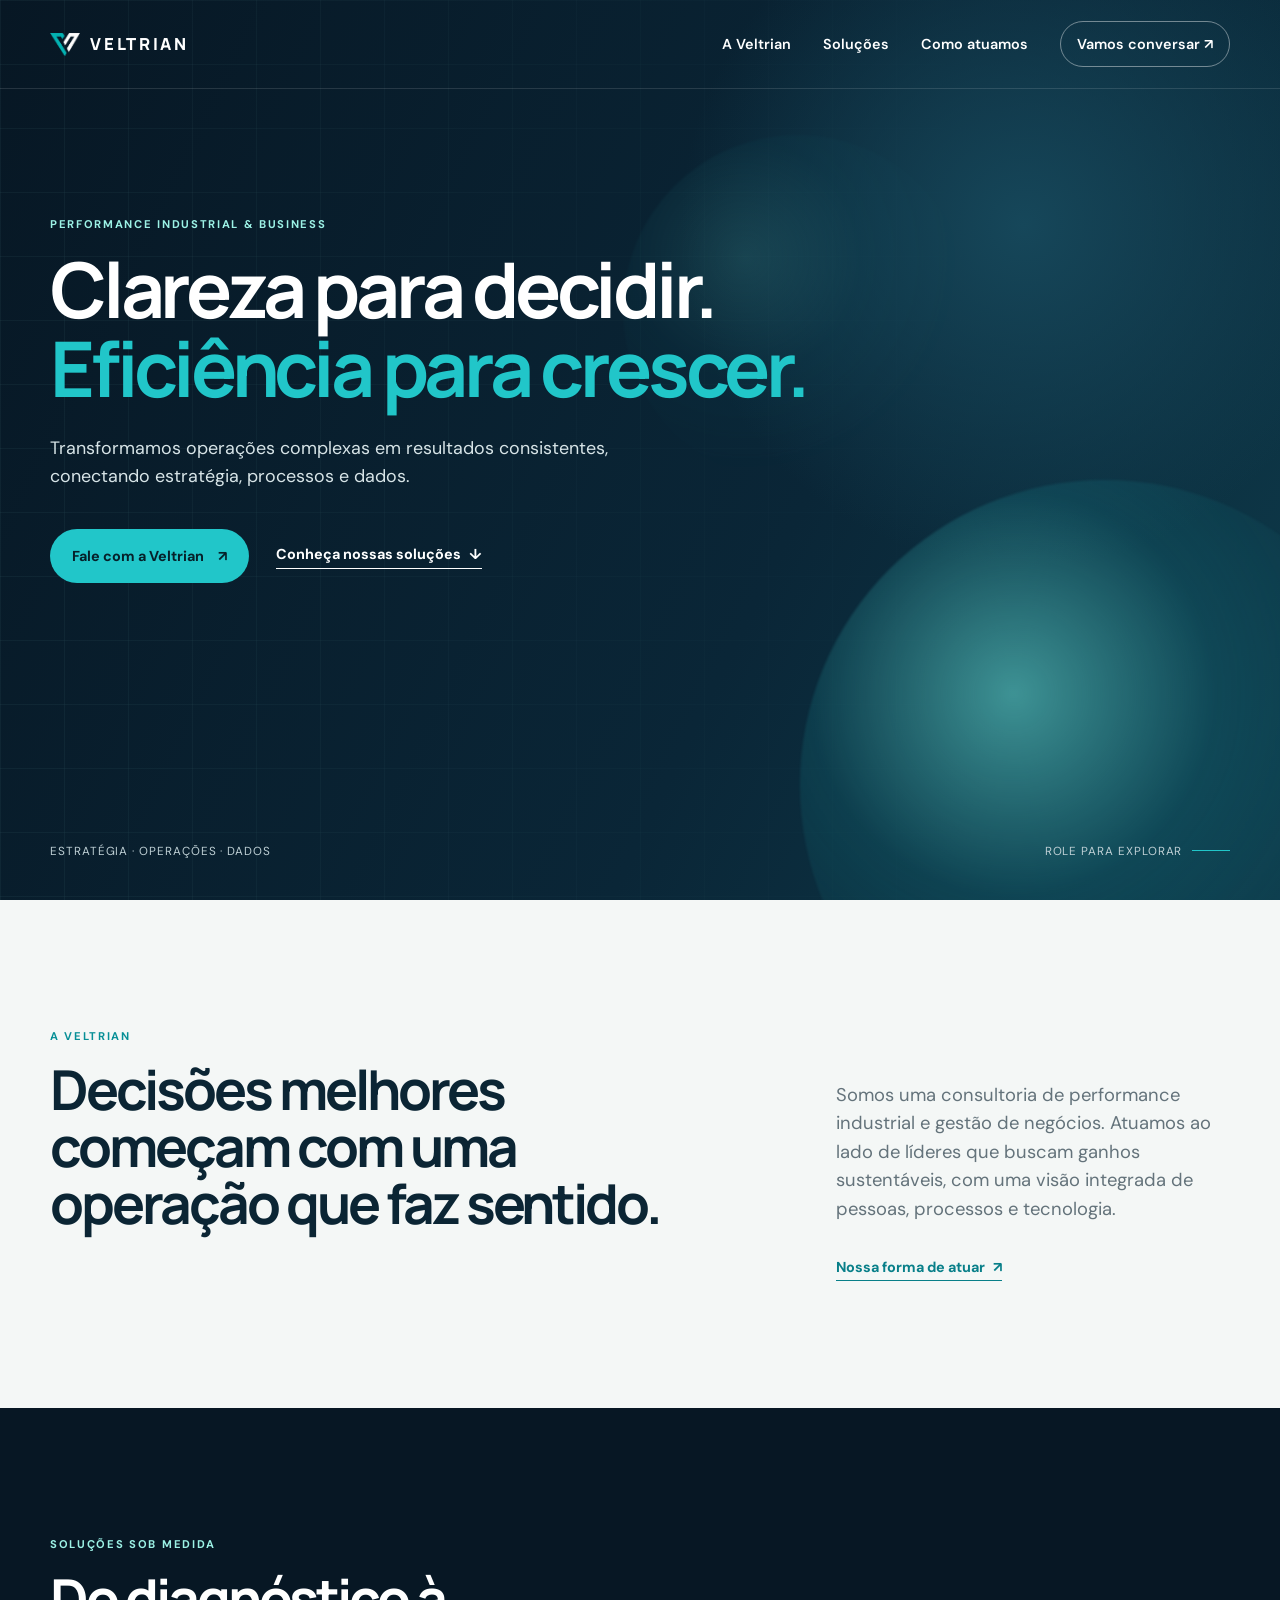
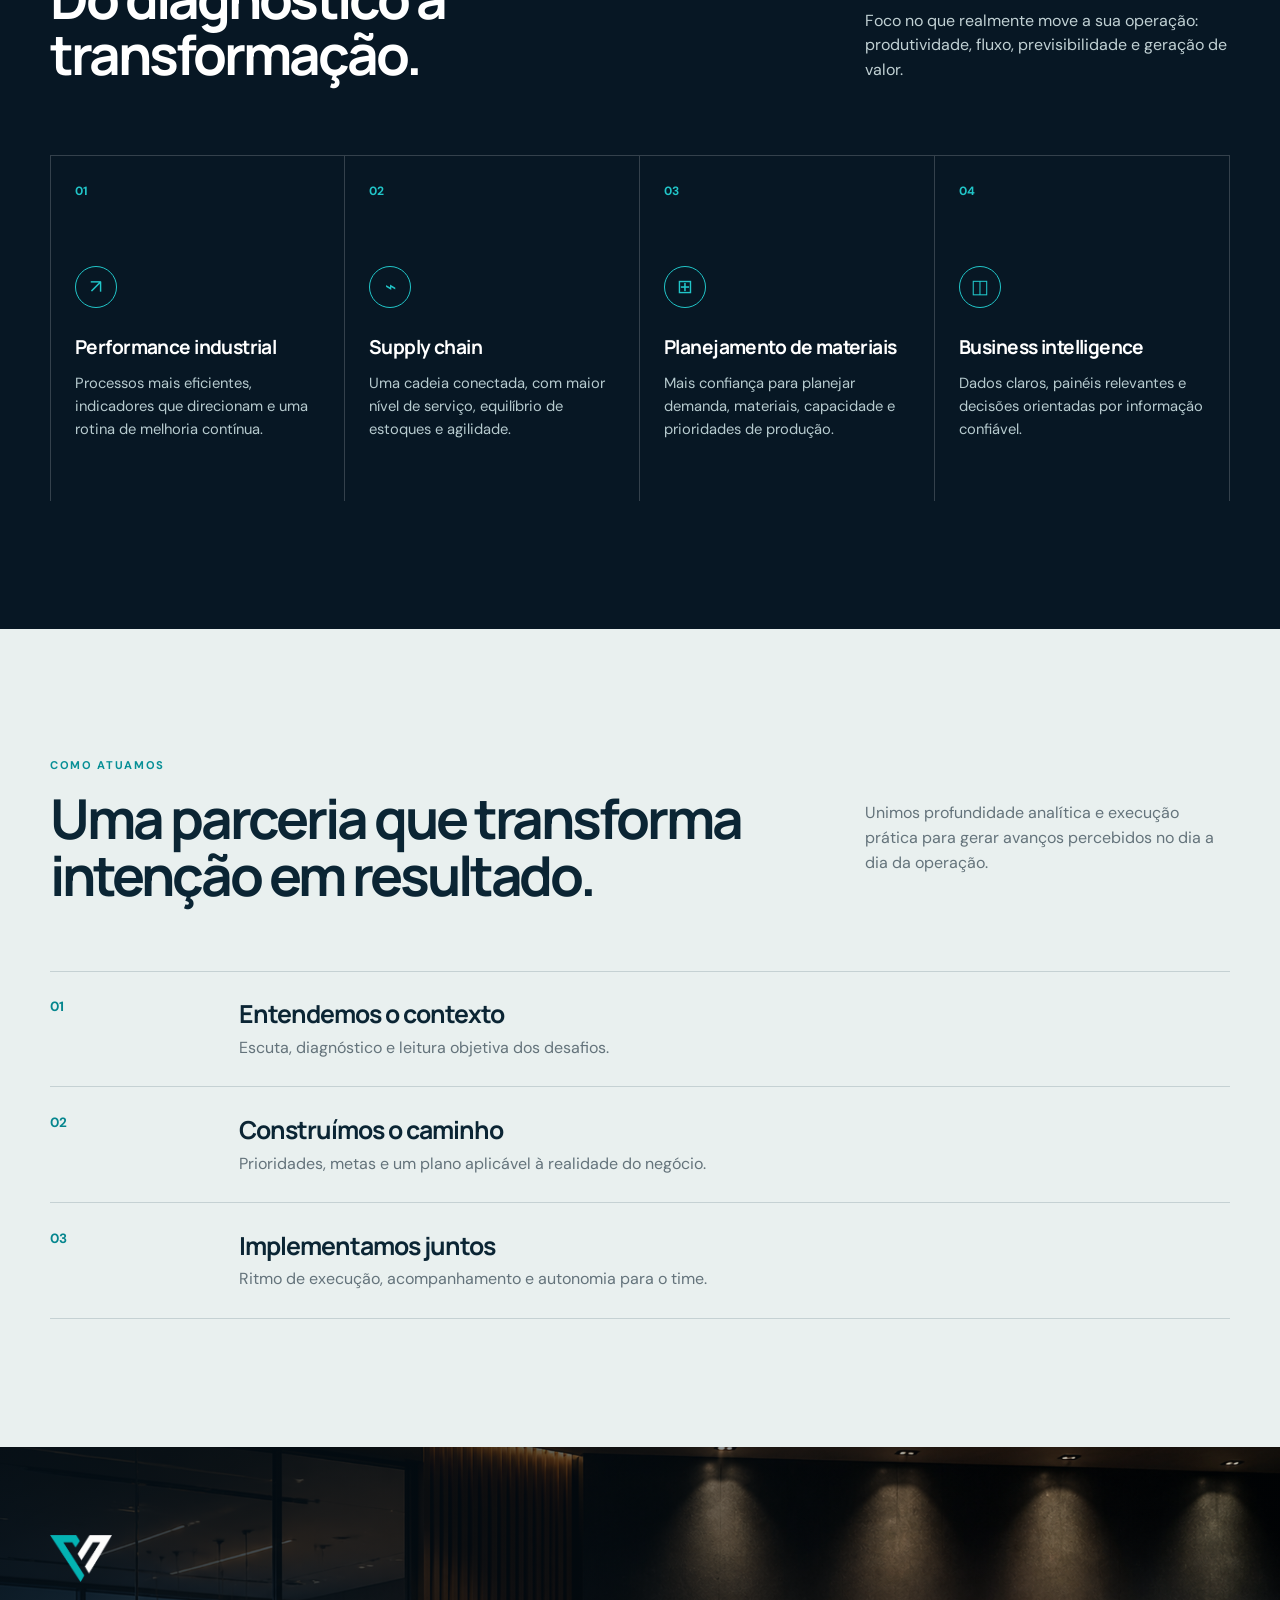
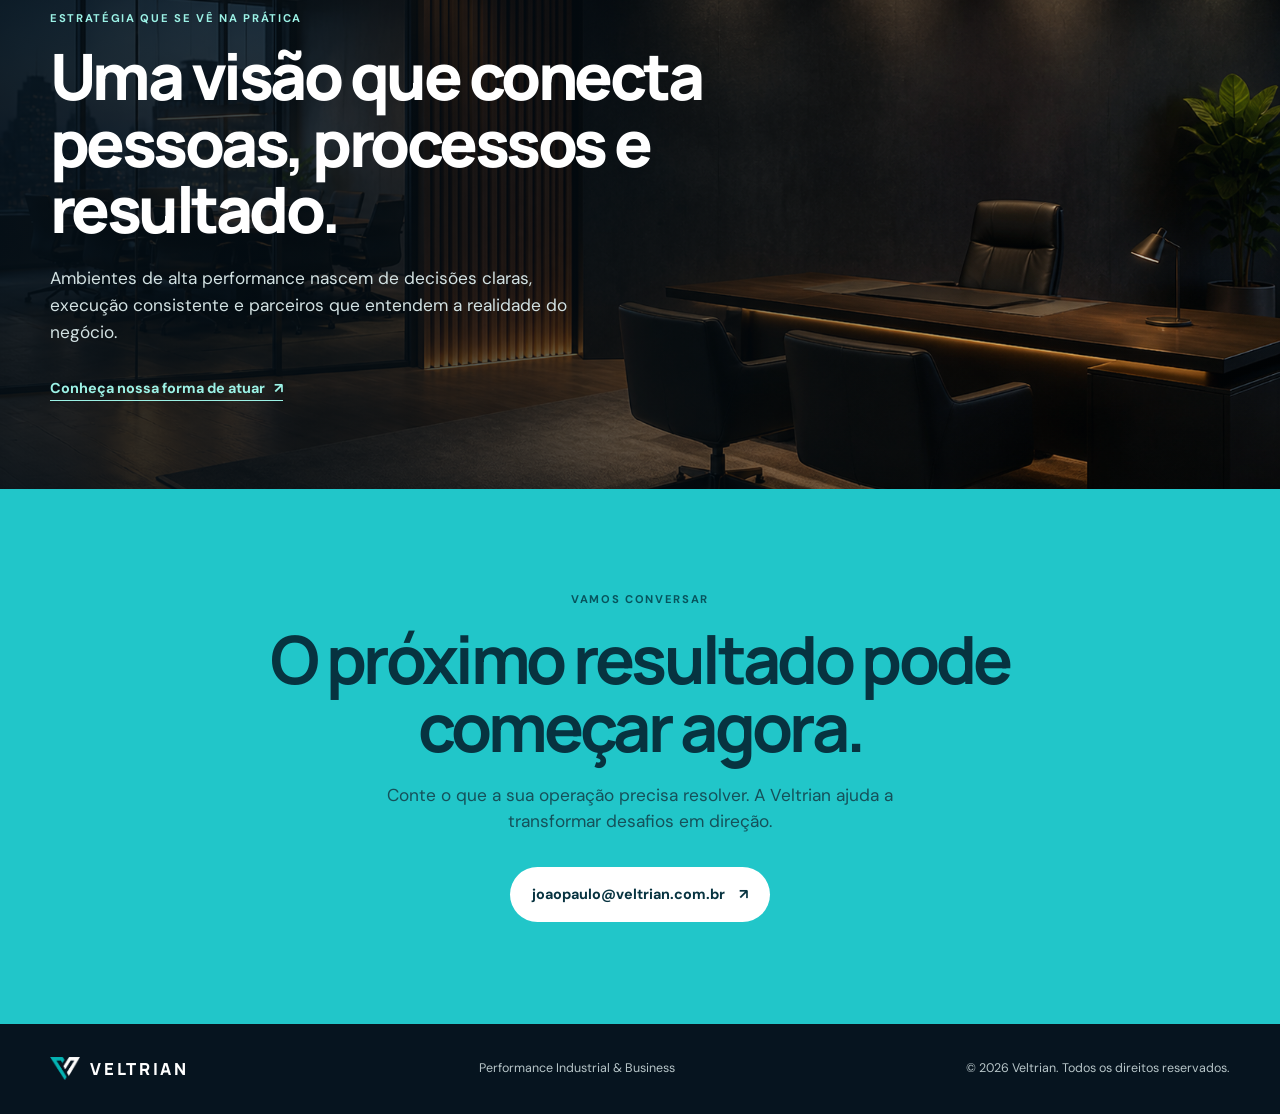
==== index.html @ be719b0e "Atualiza identidade visual da Veltrian" ====
<!doctype html>
<html lang="pt-BR">
<head>
  <meta charset="utf-8">
  <meta name="viewport" content="width=device-width, initial-scale=1">
  <meta name="description" content="Veltrian: performance industrial, supply chain e inteligência de negócios para operações mais eficientes.">
  <meta name="theme-color" content="#071724">
  <title>Veltrian | Performance Industrial &amp; Business</title>
  <link rel="preconnect" href="https://fonts.googleapis.com">
  <link rel="preconnect" href="https://fonts.gstatic.com" crossorigin>
  <link href="https://fonts.googleapis.com/css2?family=DM+Sans:opsz,wght@9..40,400;9..40,500;9..40,600;9..40,700&family=Manrope:wght@400;500;600;700;800&display=swap" rel="stylesheet">
  <link rel="stylesheet" href="css/style.css">
  <link rel="stylesheet" href="css/logo.css">
  <link rel="stylesheet" href="css/presence.css">
</head>
<body>
  <a class="skip-link" href="#conteudo">Pular para o conteúdo</a>
  <header class="site-header" data-header>
    <div class="container nav-wrap">
      <a class="brand" href="#inicio" aria-label="Veltrian, início">
        <img class="brand-mark" src="img/veltrian-mark.png" alt="" aria-hidden="true">
        <span>VELTRIAN</span>
      </a>
      <button class="menu-toggle" type="button" aria-label="Abrir menu" aria-expanded="false" aria-controls="menu-principal" data-menu-toggle><span></span><span></span></button>
      <nav id="menu-principal" class="main-nav" aria-label="Navegação principal" data-nav>
        <a href="#sobre">A Veltrian</a><a href="#solucoes">Soluções</a><a href="#metodo">Como atuamos</a><a href="#contato" class="nav-cta">Vamos conversar <span aria-hidden="true">↗</span></a>
      </nav>
    </div>
  </header>

  <main id="conteudo">
    <section class="hero" id="inicio">
      <div class="hero-grid" aria-hidden="true"></div><div class="hero-orb orb-one" aria-hidden="true"></div><div class="hero-orb orb-two" aria-hidden="true"></div>
      <div class="container hero-content">
        <p class="eyebrow">Performance industrial &amp; business</p>
        <h1>Clareza para decidir.<br><em>Eficiência para crescer.</em></h1>
        <p class="hero-lead">Transformamos operações complexas em resultados consistentes, conectando estratégia, processos e dados.</p>
        <div class="hero-actions"><a class="button button-primary" href="#contato">Fale com a Veltrian <span aria-hidden="true">↗</span></a><a class="text-link" href="#solucoes">Conheça nossas soluções <span aria-hidden="true">↓</span></a></div>
      </div>
      <div class="hero-footer container"><span>Estratégia · Operações · Dados</span><span class="scroll-cue">Role para explorar <i aria-hidden="true"></i></span></div>
    </section>

    <section class="intro section" id="sobre">
      <div class="container split-layout">
        <div><p class="eyebrow teal">A Veltrian</p><h2>Decisões melhores começam com uma operação que faz sentido.</h2></div>
        <div class="intro-copy"><p>Somos uma consultoria de performance industrial e gestão de negócios. Atuamos ao lado de líderes que buscam ganhos sustentáveis, com uma visão integrada de pessoas, processos e tecnologia.</p><a class="text-link dark" href="#metodo">Nossa forma de atuar <span aria-hidden="true">↗</span></a></div>
      </div>
    </section>

    <section class="solutions section section-dark" id="solucoes">
      <div class="container"><div class="section-heading"><div><p class="eyebrow">Soluções sob medida</p><h2>Do diagnóstico à transformação.</h2></div><p>Foco no que realmente move a sua operação: produtividade, fluxo, previsibilidade e geração de valor.</p></div>
        <div class="service-grid">
          <article class="service-card reveal"><span class="service-number">01</span><div class="service-icon" aria-hidden="true">↗</div><h3>Performance industrial</h3><p>Processos mais eficientes, indicadores que direcionam e uma rotina de melhoria contínua.</p></article>
          <article class="service-card reveal"><span class="service-number">02</span><div class="service-icon" aria-hidden="true">⌁</div><h3>Supply chain</h3><p>Uma cadeia conectada, com maior nível de serviço, equilíbrio de estoques e agilidade.</p></article>
          <article class="service-card reveal"><span class="service-number">03</span><div class="service-icon" aria-hidden="true">⊞</div><h3>Planejamento de materiais</h3><p>Mais confiança para planejar demanda, materiais, capacidade e prioridades de produção.</p></article>
          <article class="service-card reveal"><span class="service-number">04</span><div class="service-icon" aria-hidden="true">◫</div><h3>Business intelligence</h3><p>Dados claros, painéis relevantes e decisões orientadas por informação confiável.</p></article>
        </div>
      </div>
    </section>

    <section class="method section" id="metodo"><div class="container"><p class="eyebrow teal">Como atuamos</p><div class="section-heading method-heading"><h2>Uma parceria que transforma intenção em resultado.</h2><p>Unimos profundidade analítica e execução prática para gerar avanços percebidos no dia a dia da operação.</p></div><ol class="steps"><li><span>01</span><div><h3>Entendemos o contexto</h3><p>Escuta, diagnóstico e leitura objetiva dos desafios.</p></div></li><li><span>02</span><div><h3>Construímos o caminho</h3><p>Prioridades, metas e um plano aplicável à realidade do negócio.</p></div></li><li><span>03</span><div><h3>Implementamos juntos</h3><p>Ritmo de execução, acompanhamento e autonomia para o time.</p></div></li></ol></div></section>

    <section class="presence" aria-labelledby="presenca-titulo">
      <div class="presence-media"><img src="img/veltrian-ambiente.png" alt="Ambiente corporativo contemporâneo com sala de reuniões"></div>
      <div class="presence-shade" aria-hidden="true"></div>
      <div class="container presence-content">
        <img class="presence-mark" src="img/veltrian-mark.png" alt="">
        <p class="eyebrow">Estratégia que se vê na prática</p>
        <h2 id="presenca-titulo">Uma visão que conecta pessoas, processos e resultado.</h2>
        <p>Ambientes de alta performance nascem de decisões claras, execução consistente e parceiros que entendem a realidade do negócio.</p>
        <a class="text-link" href="#metodo">Conheça nossa forma de atuar <span aria-hidden="true">↗</span></a>
      </div>
    </section>

    <section class="cta-section" id="contato"><div class="container cta-box"><p class="eyebrow">Vamos conversar</p><h2>O próximo resultado pode começar agora.</h2><p>Conte o que a sua operação precisa resolver. A Veltrian ajuda a transformar desafios em direção.</p><a class="button button-light" href="mailto:joaopaulo@veltrian.com.br">joaopaulo@veltrian.com.br <span aria-hidden="true">↗</span></a></div></section>
  </main>
  <footer><div class="container footer-wrap"><a class="brand" href="#inicio" aria-label="Voltar ao início"><img class="brand-mark" src="img/veltrian-mark.png" alt="" aria-hidden="true"><span>VELTRIAN</span></a><p>Performance Industrial &amp; Business</p><p>© <span class="ano"></span> Veltrian. Todos os direitos reservados.</p></div></footer>
  <script src="js/script.js"></script>
</body>
</html>
---- css/style.css ----
:root{--navy:#071724;--navy-2:#0b2231;--ink:#0b2534;--paper:#f4f7f6;--white:#fff;--muted:#64737b;--line:rgba(8,45,62,.16);--aqua:#21c6c9;--aqua-light:#9cf2e6;--radius:1.4rem}*{box-sizing:border-box}html{scroll-behavior:smooth}body{margin:0;background:var(--paper);color:var(--ink);font-family:"DM Sans",Arial,sans-serif;font-size:16px;line-height:1.55}a{color:inherit}.container{width:min(1180px,calc(100% - 48px));margin:auto}.skip-link{position:fixed;left:1rem;top:-5rem;z-index:1000;background:#fff;color:#000;padding:.75rem 1rem}.skip-link:focus{top:1rem}.site-header{position:absolute;top:0;left:0;width:100%;z-index:10;color:#fff;border-bottom:1px solid rgba(255,255,255,.12);transition:.3s}.site-header.is-scrolled{position:fixed;background:rgba(7,23,36,.94);backdrop-filter:blur(14px);box-shadow:0 4px 28px rgba(0,0,0,.16)}.nav-wrap{height:88px;display:flex;align-items:center;justify-content:space-between}.brand{display:inline-flex;align-items:center;gap:.65rem;text-decoration:none;font-family:Manrope,sans-serif;font-size:1.04rem;font-weight:800;letter-spacing:.16em}.brand-mark{height:23px;width:25px;display:flex;align-items:flex-end;gap:3px}.brand-mark i{width:6px;background:var(--aqua);display:block;transform:skewY(-27deg)}.brand-mark i:nth-child(1){height:10px}.brand-mark i:nth-child(2){height:17px}.brand-mark i:nth-child(3){height:23px}.main-nav{display:flex;align-items:center;gap:2rem}.main-nav a{text-decoration:none;font-size:.9rem;font-weight:600;transition:color .2s}.main-nav a:hover{color:var(--aqua-light)}.nav-cta{border:1px solid rgba(255,255,255,.42);padding:.65rem 1rem;border-radius:99px}.menu-toggle{display:none}.hero{position:relative;isolation:isolate;min-height:760px;height:100vh;min-height:650px;color:#fff;overflow:hidden;background:radial-gradient(circle at 80% 25%,#16475a 0,transparent 28%),linear-gradient(116deg,#071724 0%,#0a2637 61%,#0e3b4b 100%)}.hero-grid{position:absolute;inset:0;z-index:-1;opacity:.22;background-image:linear-gradient(rgba(164,246,240,.22) 1px,transparent 1px),linear-gradient(90deg,rgba(164,246,240,.22) 1px,transparent 1px);background-size:64px 64px;mask-image:linear-gradient(90deg,#000,transparent 82%)}.hero-orb{position:absolute;z-index:-1;border-radius:50%;filter:blur(1px);background:radial-gradient(circle at 35% 35%,rgba(117,255,241,.48),rgba(29,174,181,.15) 36%,transparent 68%)}.orb-one{height:610px;width:610px;right:-130px;bottom:-190px}.orb-two{height:350px;width:350px;right:24%;top:15%;opacity:.25}.hero-content{padding-top:clamp(175px,24vh,260px);max-width:1180px}.eyebrow{margin:0 0 1rem;text-transform:uppercase;letter-spacing:.15em;font-size:.7rem;font-weight:700;color:var(--aqua-light)}.eyebrow.teal{color:#078f96}.hero h1,.section h2,.cta-box h2{font-family:Manrope,sans-serif;letter-spacing:-.055em;line-height:1.03;margin:0}.hero h1{font-size:clamp(3rem,6vw,5.7rem);max-width:900px}.hero h1 em{font-style:normal;color:var(--aqua)}.hero-lead{font-size:clamp(1rem,1.4vw,1.2rem);max-width:590px;color:#d7e4e7;margin:1.7rem 0 0}.hero-actions{display:flex;align-items:center;gap:1.7rem;margin-top:2.4rem}.button{display:inline-flex;align-items:center;gap:.9rem;padding:1rem 1.35rem;border-radius:99px;text-decoration:none;font-size:.9rem;font-weight:700;transition:transform .2s,background .2s}.button:hover{transform:translateY(-3px)}.button-primary{background:var(--aqua);color:#06212a}.button-primary:hover{background:#5ddfd9}.text-link{font-size:.9rem;font-weight:700;text-decoration:none;border-bottom:1px solid currentColor;padding-bottom:.2rem}.text-link span{padding-left:.35rem}.hero-footer{position:absolute;bottom:2.5rem;left:50%;transform:translateX(-50%);display:flex;justify-content:space-between;color:#bfd0d5;font-size:.73rem;letter-spacing:.08em;text-transform:uppercase}.scroll-cue{display:flex;gap:.6rem;align-items:center}.scroll-cue i{width:38px;height:1px;background:var(--aqua);display:block}.section{padding:clamp(5rem,10vw,8.5rem) 0}.split-layout{display:grid;grid-template-columns:1.25fr .75fr;gap:clamp(3rem,10vw,10rem)}.section h2{font-size:clamp(2.35rem,4.3vw,4.25rem);max-width:710px}.intro-copy{padding-top:3.3rem}.intro-copy p{color:var(--muted);font-size:1.15rem;margin:0 0 2rem}.text-link.dark{color:#087f89}.section-dark{background:var(--navy);color:#fff}.section-heading{display:flex;align-items:end;justify-content:space-between;gap:3rem}.section-heading>p{max-width:365px;color:#c1d1d4;margin:0}.service-grid{display:grid;grid-template-columns:repeat(4,1fr);margin-top:4.5rem;border-top:1px solid rgba(255,255,255,.18)}.service-card{position:relative;min-height:345px;padding:1.35rem 1.5rem 1.7rem;border-right:1px solid rgba(255,255,255,.18);transition:background .25s,transform .25s}.service-card:first-child{border-left:1px solid rgba(255,255,255,.18)}.service-card:hover{background:#103347;transform:translateY(-7px)}.service-number{color:var(--aqua);font-size:.75rem;font-weight:700}.service-icon{margin:4rem 0 1.6rem;width:42px;height:42px;display:grid;place-items:center;border:1px solid var(--aqua);border-radius:50%;color:var(--aqua);font-size:1.2rem}.service-card h3{font:700 1.2rem Manrope,sans-serif;margin:0 0 .75rem;letter-spacing:-.03em}.service-card p{color:#b7cbcf;font-size:.92rem;margin:0}.method{background:#e9f0ef}.method-heading{margin-top:1rem;align-items:start}.method-heading>p{color:var(--muted);padding-top:.7rem}.steps{list-style:none;margin:4.2rem 0 0;padding:0;border-top:1px solid var(--line)}.steps li{display:grid;grid-template-columns:14% 1fr;gap:1.5rem;border-bottom:1px solid var(--line);padding:1.6rem 0}.steps li>span{color:#05868e;font-weight:700;font-size:.84rem}.steps h3{font:700 1.55rem Manrope,sans-serif;margin:0;letter-spacing:-.04em}.steps p{color:var(--muted);margin:.35rem 0 0}.cta-section{background:var(--aqua);padding:clamp(4rem,8vw,7rem) 0}.cta-box{text-align:center;max-width:840px}.cta-box .eyebrow{color:#07545d}.cta-box h2{font-size:clamp(2.7rem,5.2vw,5rem);color:#073340}.cta-box>p:not(.eyebrow){max-width:520px;margin:1.25rem auto 0;color:#15515a;font-size:1.08rem}.button-light{background:#fff;color:#073340;margin-top:2rem}.button-light:hover{background:#e7ffff}footer{background:#06141f;color:#b7c5c8;padding:2rem 0}.footer-wrap{display:flex;align-items:center;justify-content:space-between;gap:1.2rem;font-size:.78rem}.footer-wrap .brand{color:#fff}.footer-wrap p{margin:0}.reveal{opacity:0;transform:translateY(20px);transition:opacity .6s ease,transform .6s ease}.reveal.is-visible{opacity:1;transform:none}@media(max-width:800px){.container{width:min(100% - 36px,1180px)}.nav-wrap{height:75px}.menu-toggle{display:grid;gap:5px;padding:7px;background:none;border:0;color:#fff}.menu-toggle span{display:block;width:22px;height:1px;background:currentColor}.main-nav{display:none;position:absolute;top:75px;left:0;width:100%;padding:1.2rem 1.1rem 1.4rem;background:var(--navy);flex-direction:column;align-items:stretch;gap:.2rem;border-top:1px solid rgba(255,255,255,.1)}.main-nav.is-open{display:flex}.main-nav a{padding:.7rem}.nav-cta{text-align:center;margin-top:.5rem}.hero{min-height:670px}.hero-content{padding-top:170px}.hero-footer{bottom:1.7rem}.hero-footer>span:first-child{display:none}.split-layout,.section-heading{grid-template-columns:1fr;display:grid;gap:1.6rem}.intro-copy{padding-top:0}.service-grid{grid-template-columns:repeat(2,1fr);margin-top:3rem}.service-card:nth-child(3){border-left:1px solid rgba(255,255,255,.18)}.service-card{min-height:285px}.service-icon{margin-top:2.5rem}.footer-wrap{align-items:flex-start;flex-direction:column}.footer-wrap p:nth-of-type(1){display:none}}@media(max-width:520px){.hero h1{font-size:2.85rem}.hero-actions{align-items:flex-start;flex-direction:column;gap:1.4rem}.service-grid{grid-template-columns:1fr}.service-card,.service-card:nth-child(3){border-left:1px solid rgba(255,255,255,.18)}.steps li{grid-template-columns:54px 1fr}.steps h3{font-size:1.25rem}.cta-box h2{font-size:2.65rem}}
---- css/logo.css ----
.brand img.brand-mark {
  width: 30px;
  height: 23px;
  display: block;
  object-fit: fill;
}
---- css/presence.css ----
.presence {
  position: relative;
  isolation: isolate;
  min-height: 630px;
  color: #fff;
  overflow: hidden;
  display: grid;
  align-items: center;
}

.presence-media,
.presence-shade {
  position: absolute;
  inset: 0;
  z-index: -2;
}

.presence-media img {
  width: 100%;
  height: 100%;
  object-fit: cover;
  object-position: center;
}

.presence-shade {
  z-index: -1;
  background: linear-gradient(90deg, rgba(4, 15, 23, .86) 0%, rgba(4, 15, 23, .64) 42%, rgba(4, 15, 23, .18) 78%);
}

.presence-content {
  padding: 5.5rem 0;
  max-width: 1180px;
}

.presence-mark {
  width: 62px;
  height: auto;
  display: block;
  margin-bottom: 1.75rem;
}

.presence h2 {
  max-width: 720px;
  margin: 0;
  font: 800 clamp(2.65rem, 5vw, 5rem)/1.04 Manrope, sans-serif;
  letter-spacing: -.055em;
}

.presence-content > p:not(.eyebrow) {
  max-width: 560px;
  margin: 1.4rem 0 1.9rem;
  color: #d2e1e2;
  font-size: 1.08rem;
}

.presence .text-link {
  color: #9cf2e6;
}

@media (max-width: 800px) {
  .presence { min-height: 590px; }
  .presence-media img { object-position: 63% center; }
  .presence-shade { background: linear-gradient(90deg, rgba(4, 15, 23, .89), rgba(4, 15, 23, .55)); }
}

@media (max-width: 520px) {
  .presence { min-height: 640px; }
  .presence-media img { object-position: 68% center; }
  .presence-shade { background: rgba(4, 15, 23, .72); }
  .presence-content { padding: 4.5rem 0; }
}
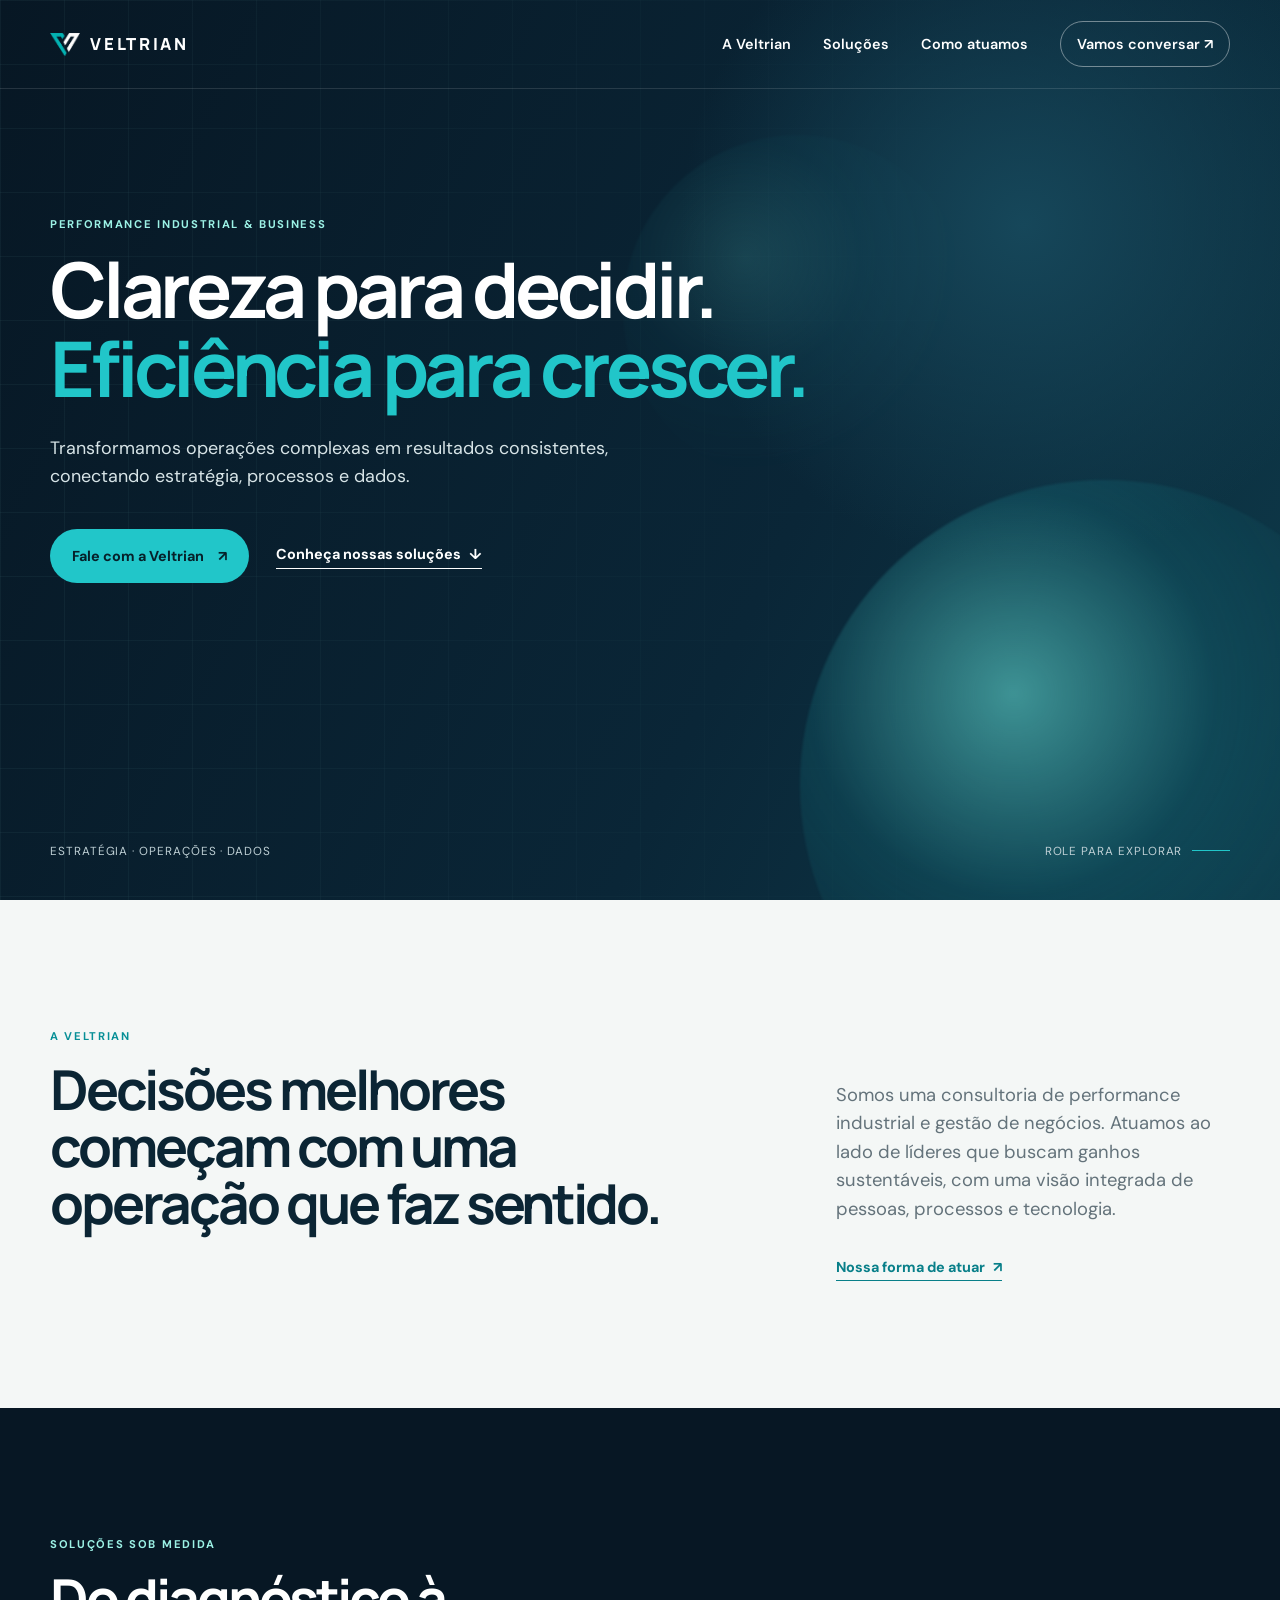
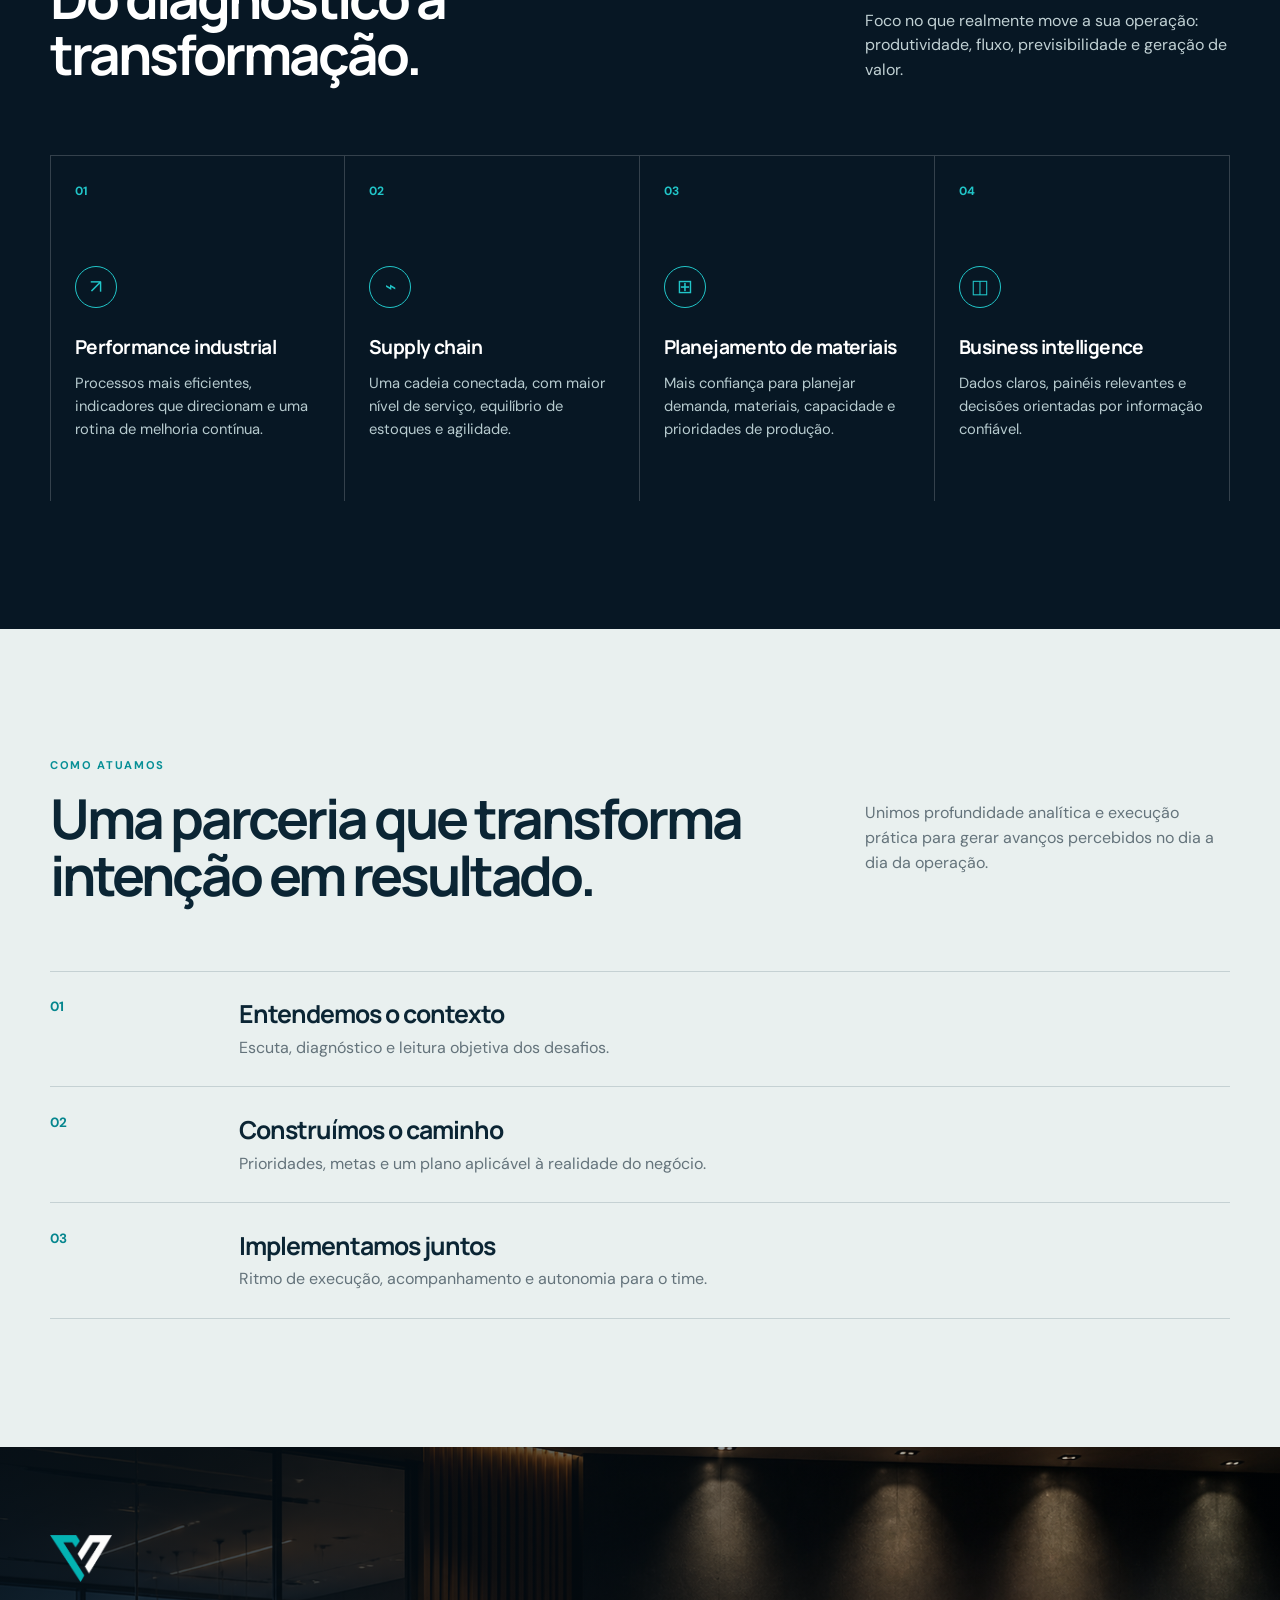
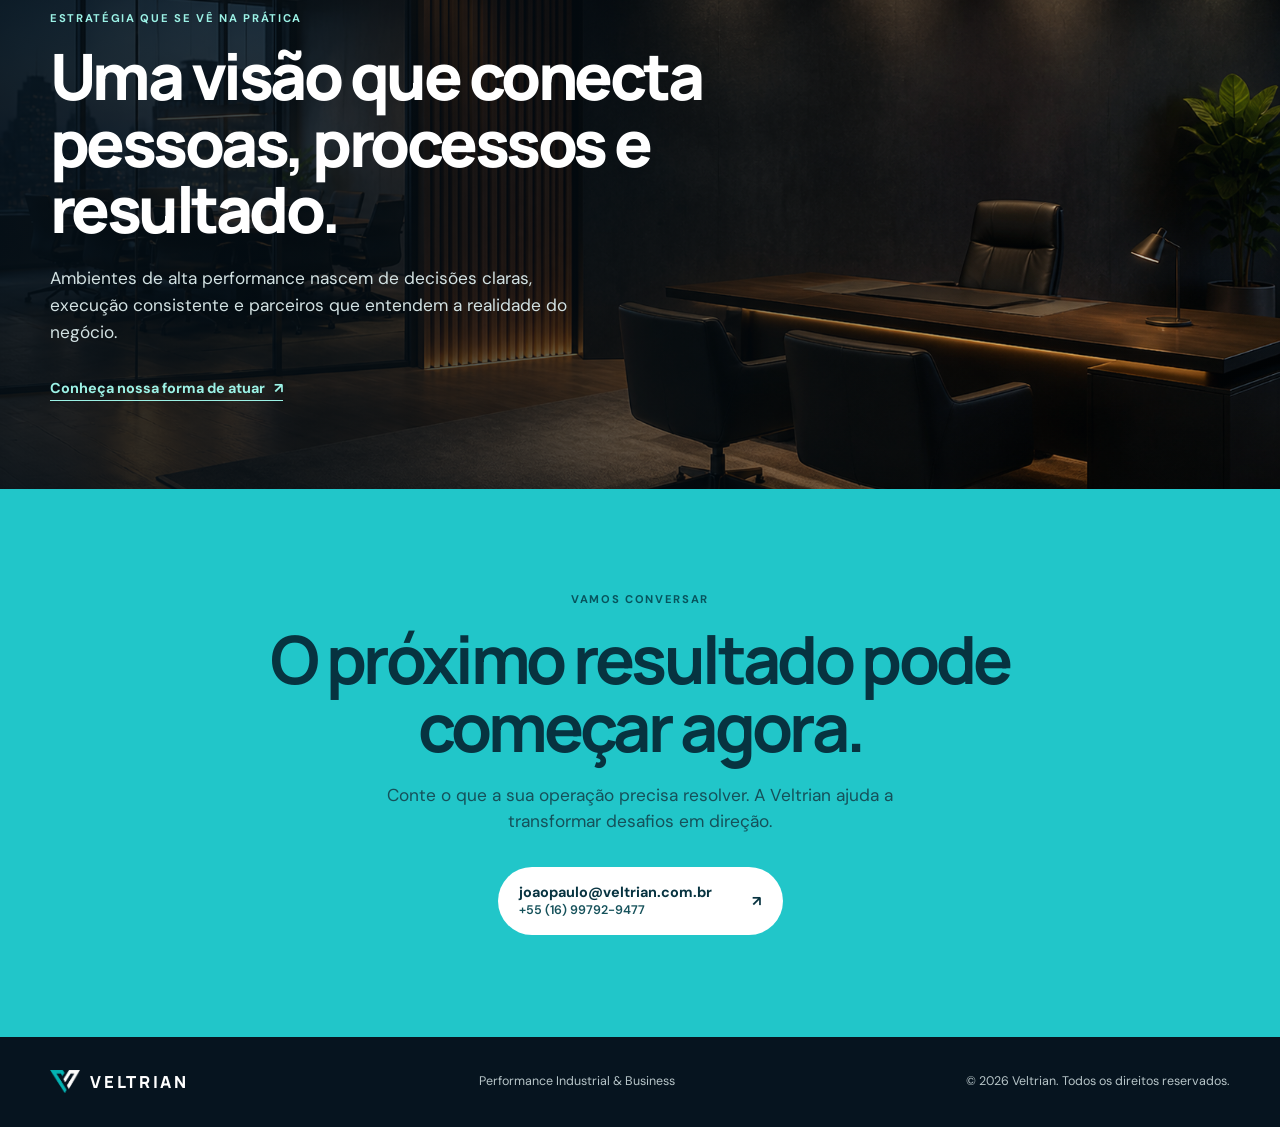
==== commit 39f33dcc: "a" ====
--- a/index.html
+++ b/index.html
@@ -12,6 +12,7 @@
   <link rel="stylesheet" href="css/style.css">
   <link rel="stylesheet" href="css/logo.css">
   <link rel="stylesheet" href="css/presence.css">
+  <link rel="stylesheet" href="css/contact.css">
 </head>
 <body>
   <a class="skip-link" href="#conteudo">Pular para o conteúdo</a>
@@ -72,7 +73,7 @@
       </div>
     </section>
 
-    <section class="cta-section" id="contato"><div class="container cta-box"><p class="eyebrow">Vamos conversar</p><h2>O próximo resultado pode começar agora.</h2><p>Conte o que a sua operação precisa resolver. A Veltrian ajuda a transformar desafios em direção.</p><a class="button button-light" href="mailto:joaopaulo@veltrian.com.br">joaopaulo@veltrian.com.br <span aria-hidden="true">↗</span></a></div></section>
+    <section class="cta-section" id="contato"><div class="container cta-box"><p class="eyebrow">Vamos conversar</p><h2>O próximo resultado pode começar agora.</h2><p>Conte o que a sua operação precisa resolver. A Veltrian ajuda a transformar desafios em direção.</p><a class="button button-light contact-button" href="https://wa.me/5516997929477?text=Ol%C3%A1%2C%20gostaria%20de%20conversar%20com%20a%20Veltrian." target="_blank" rel="noopener" aria-label="Falar com a Veltrian pelo WhatsApp, no número +55 16 99792-9477"><span class="contact-details"><span>joaopaulo@veltrian.com.br</span><span>+55 (16) 99792-9477</span></span><span aria-hidden="true">↗</span></a></div></section>
   </main>
   <footer><div class="container footer-wrap"><a class="brand" href="#inicio" aria-label="Voltar ao início"><img class="brand-mark" src="img/veltrian-mark.png" alt="" aria-hidden="true"><span>VELTRIAN</span></a><p>Performance Industrial &amp; Business</p><p>© <span class="ano"></span> Veltrian. Todos os direitos reservados.</p></div></footer>
   <script src="js/script.js"></script>
--- a/css/contact.css
+++ b/css/contact.css
@@ -0,0 +1,17 @@
+.contact-button {
+  min-width: min(100%, 285px);
+  justify-content: space-between;
+  text-align: left;
+}
+
+.contact-details {
+  display: grid;
+  gap: .12rem;
+  line-height: 1.25;
+}
+
+.contact-details span:last-child {
+  color: #15515a;
+  font-size: .78rem;
+  font-weight: 600;
+}
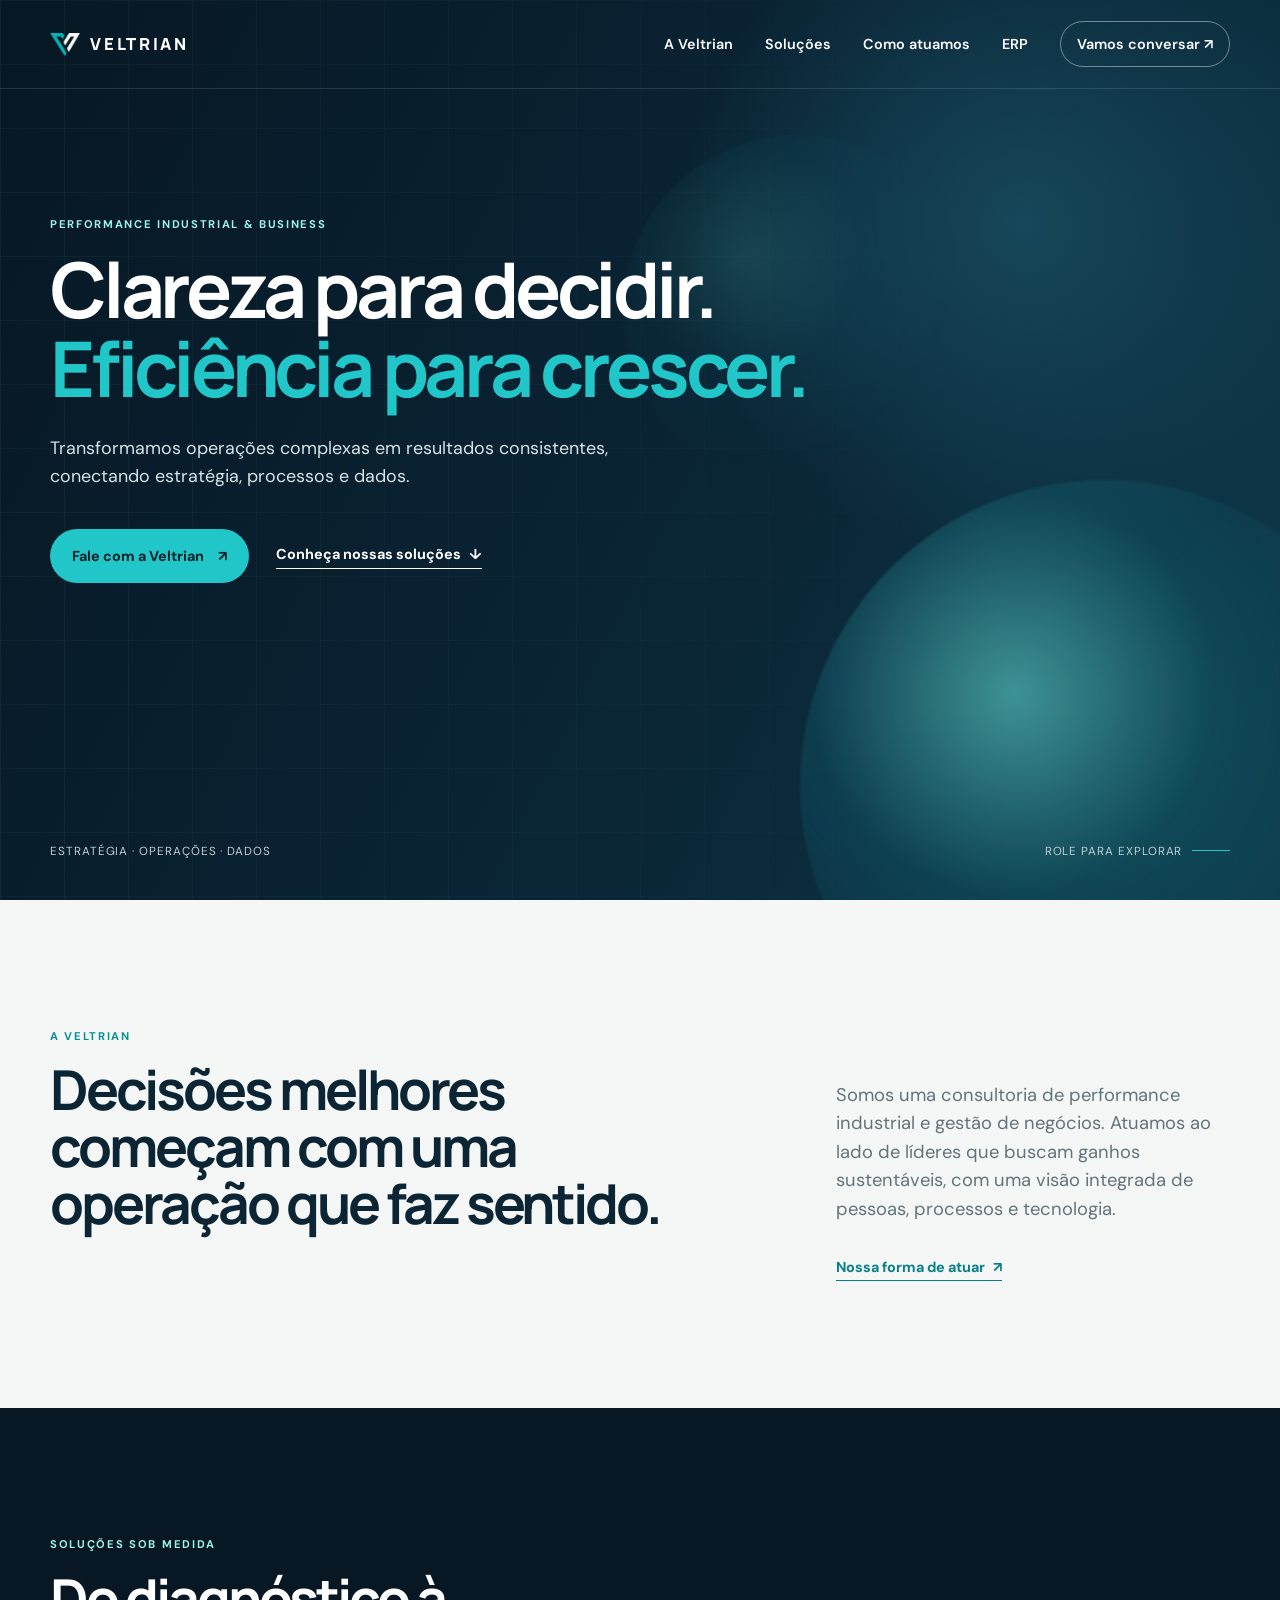
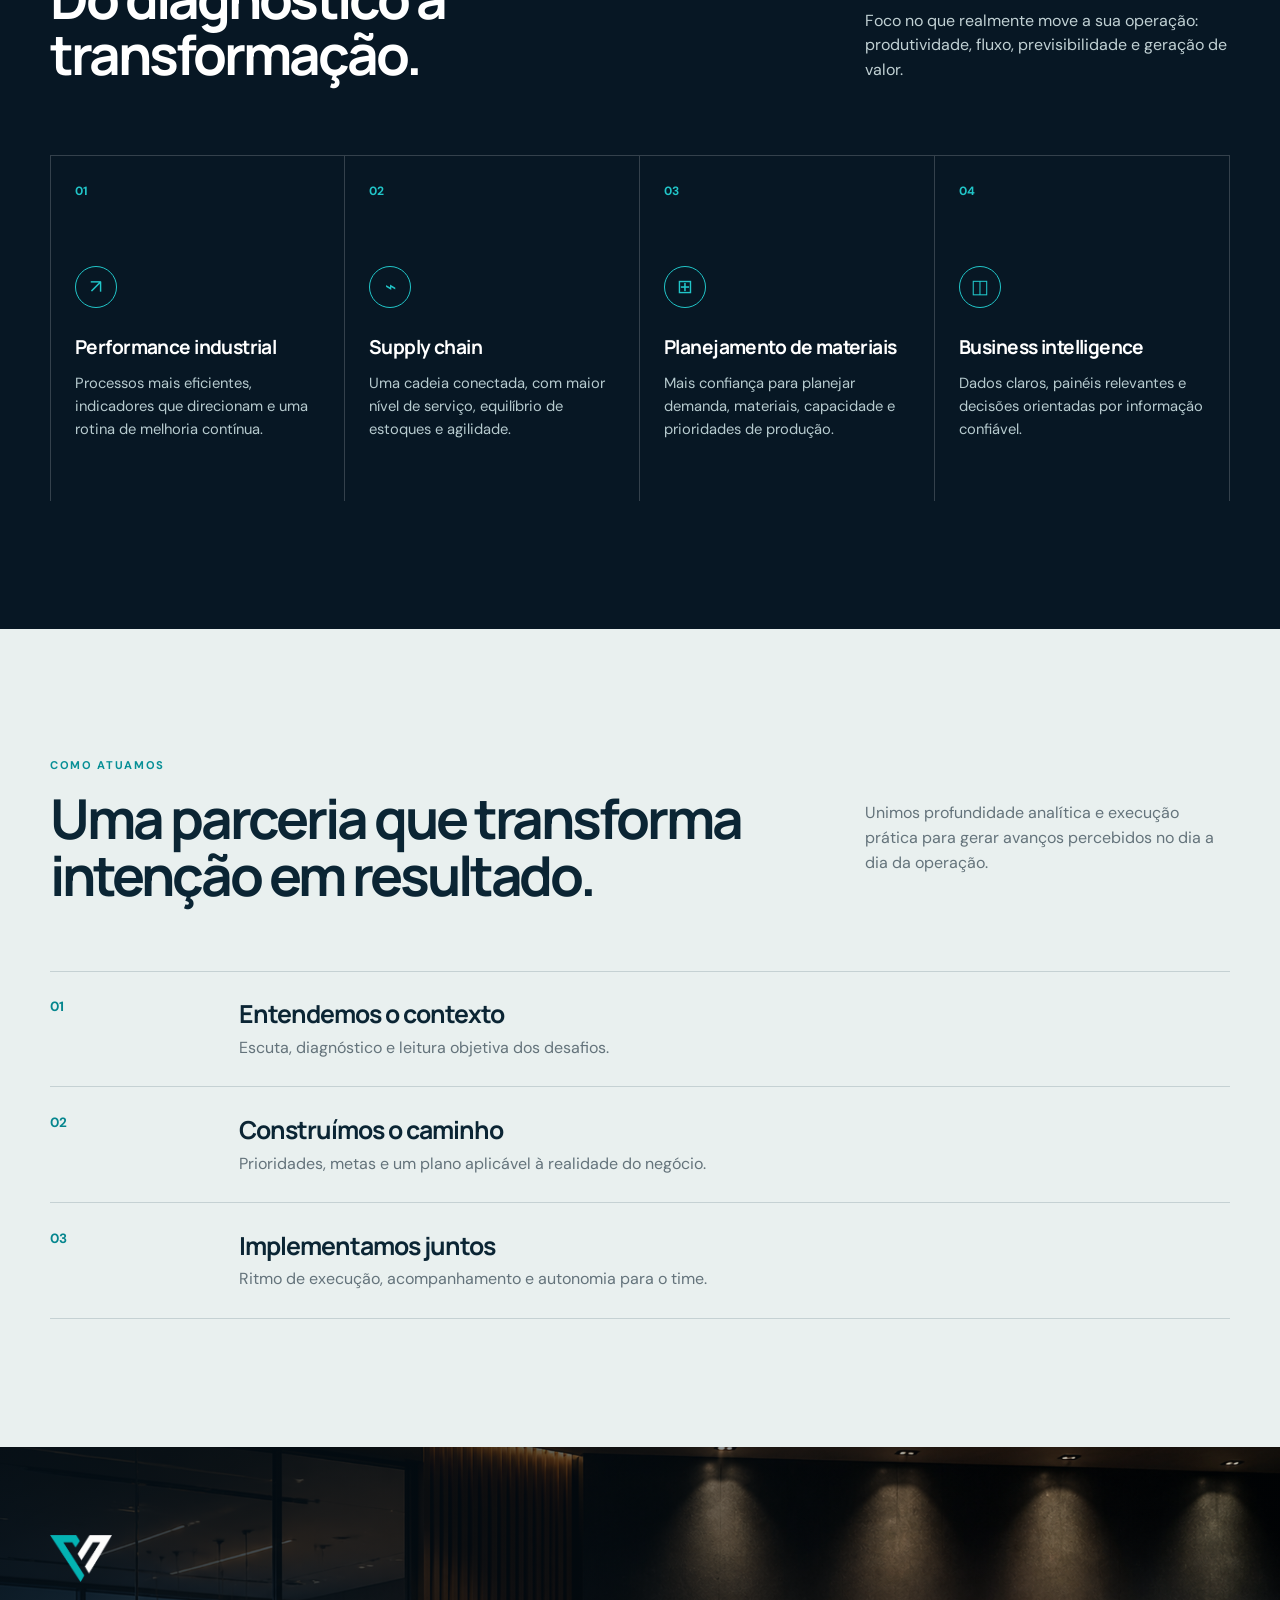
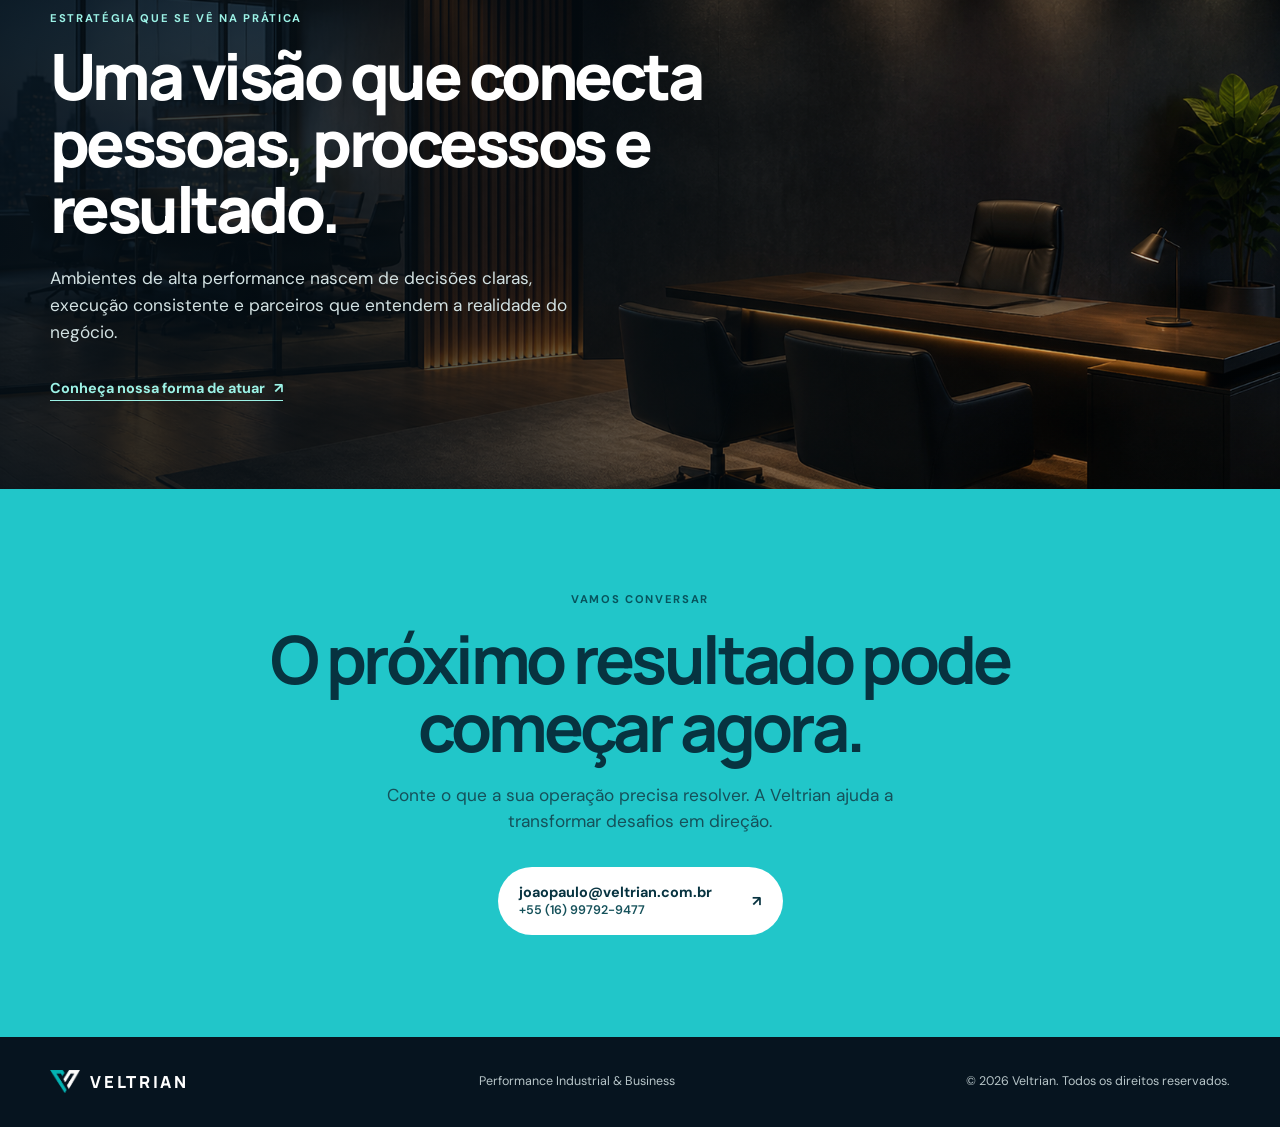
==== commit da97f232: "'" ====
--- a/index.html
+++ b/index.html
@@ -24,7 +24,7 @@
       </a>
       <button class="menu-toggle" type="button" aria-label="Abrir menu" aria-expanded="false" aria-controls="menu-principal" data-menu-toggle><span></span><span></span></button>
       <nav id="menu-principal" class="main-nav" aria-label="Navegação principal" data-nav>
-        <a href="#sobre">A Veltrian</a><a href="#solucoes">Soluções</a><a href="#metodo">Como atuamos</a><a href="#contato" class="nav-cta">Vamos conversar <span aria-hidden="true">↗</span></a>
+        <a href="#sobre">A Veltrian</a><a href="#solucoes">Soluções</a><a href="#metodo">Como atuamos</a><a href="ERP/">ERP</a><a href="#contato" class="nav-cta">Vamos conversar <span aria-hidden="true">↗</span></a>
       </nav>
     </div>
   </header>
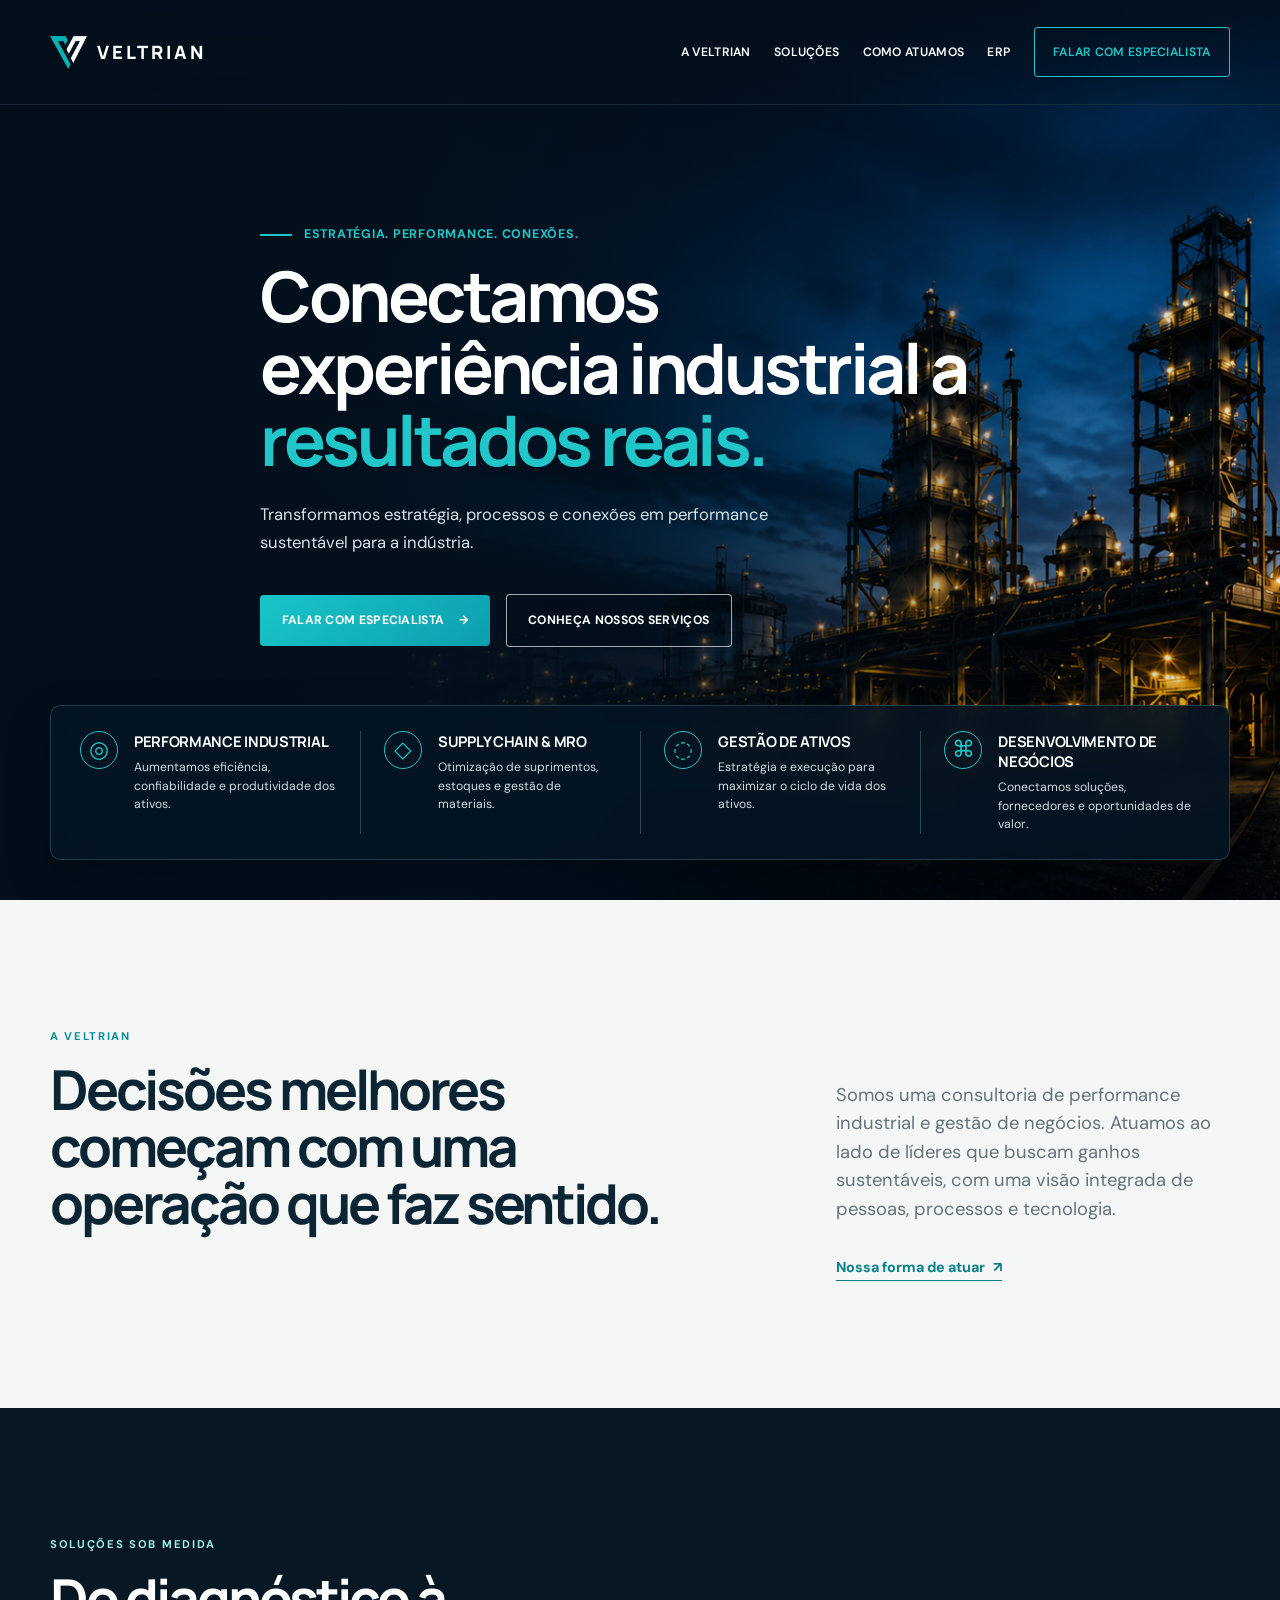
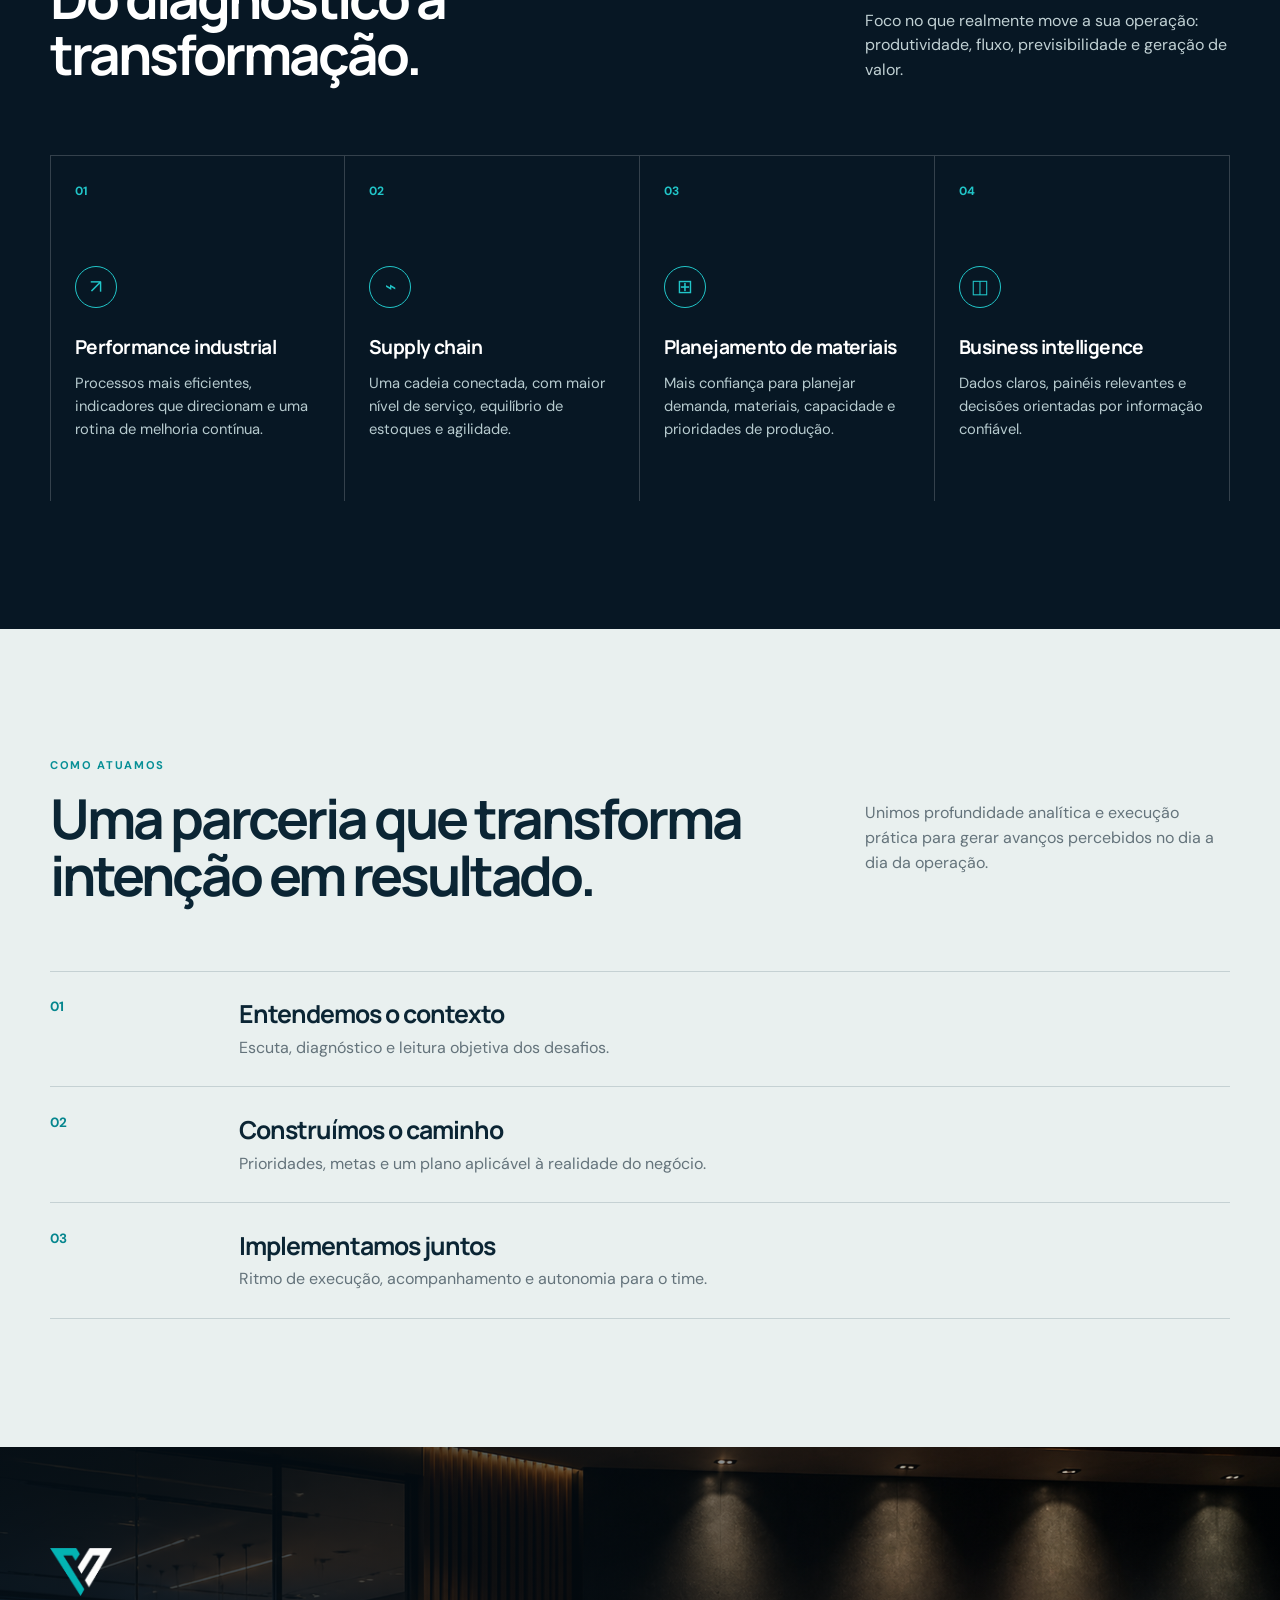
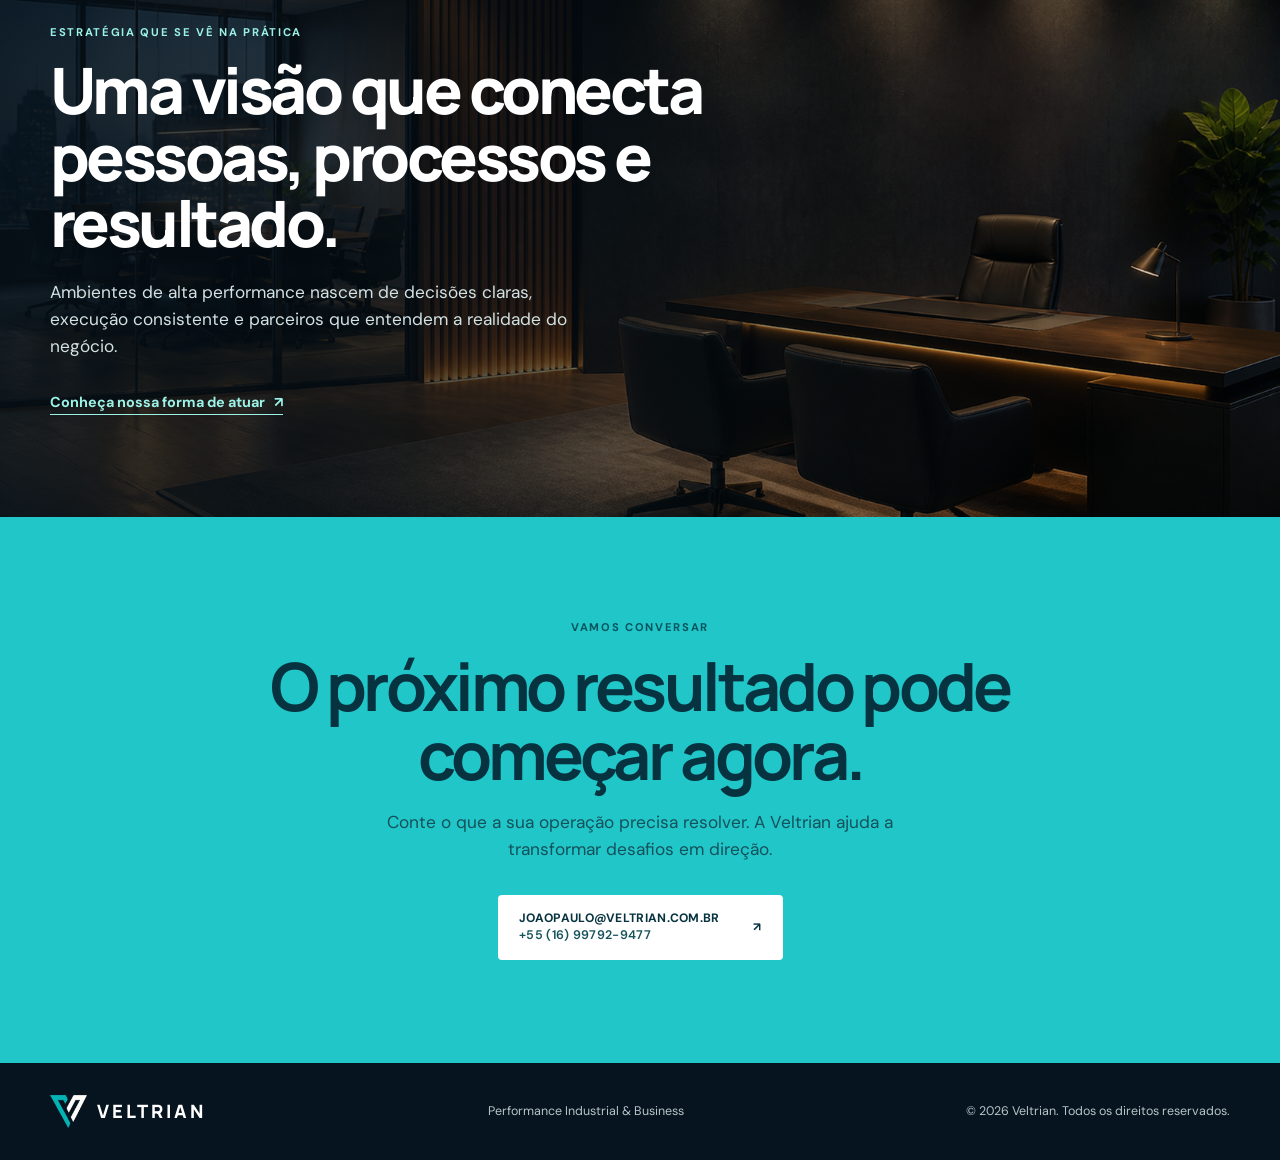
==== commit 83bbbd7c: "1" ====
--- a/index.html
+++ b/index.html
@@ -13,6 +13,7 @@
   <link rel="stylesheet" href="css/logo.css">
   <link rel="stylesheet" href="css/presence.css">
   <link rel="stylesheet" href="css/contact.css">
+  <link rel="stylesheet" href="css/home-reference.css">
 </head>
 <body>
   <a class="skip-link" href="#conteudo">Pular para o conteúdo</a>
@@ -24,21 +25,25 @@
       </a>
       <button class="menu-toggle" type="button" aria-label="Abrir menu" aria-expanded="false" aria-controls="menu-principal" data-menu-toggle><span></span><span></span></button>
       <nav id="menu-principal" class="main-nav" aria-label="Navegação principal" data-nav>
-        <a href="#sobre">A Veltrian</a><a href="#solucoes">Soluções</a><a href="#metodo">Como atuamos</a><a href="ERP/">ERP</a><a href="#contato" class="nav-cta">Vamos conversar <span aria-hidden="true">↗</span></a>
+        <a href="#sobre">A Veltrian</a><a href="#solucoes">Soluções</a><a href="#metodo">Como atuamos</a><a href="ERP/index.html">ERP</a><a href="#contato" class="nav-cta">Falar com especialista</a>
       </nav>
     </div>
   </header>
 
   <main id="conteudo">
     <section class="hero" id="inicio">
-      <div class="hero-grid" aria-hidden="true"></div><div class="hero-orb orb-one" aria-hidden="true"></div><div class="hero-orb orb-two" aria-hidden="true"></div>
       <div class="container hero-content">
-        <p class="eyebrow">Performance industrial &amp; business</p>
-        <h1>Clareza para decidir.<br><em>Eficiência para crescer.</em></h1>
-        <p class="hero-lead">Transformamos operações complexas em resultados consistentes, conectando estratégia, processos e dados.</p>
-        <div class="hero-actions"><a class="button button-primary" href="#contato">Fale com a Veltrian <span aria-hidden="true">↗</span></a><a class="text-link" href="#solucoes">Conheça nossas soluções <span aria-hidden="true">↓</span></a></div>
+        <p class="eyebrow hero-eyebrow">Estratégia. Performance. Conexões.</p>
+        <h1>Conectamos experiência industrial a <em>resultados reais.</em></h1>
+        <p class="hero-lead">Transformamos estratégia, processos e conexões em performance sustentável para a indústria.</p>
+        <div class="hero-actions"><a class="button button-primary" href="#contato">Falar com especialista <span aria-hidden="true">→</span></a><a class="button button-ghost" href="#solucoes">Conheça nossos serviços</a></div>
       </div>
-      <div class="hero-footer container"><span>Estratégia · Operações · Dados</span><span class="scroll-cue">Role para explorar <i aria-hidden="true"></i></span></div>
+      <div class="container hero-pillars" aria-label="Pilares de atuação">
+        <article><span class="pillar-icon" aria-hidden="true">◎</span><div><h2>Performance industrial</h2><p>Aumentamos eficiência, confiabilidade e produtividade dos ativos.</p></div></article>
+        <article><span class="pillar-icon" aria-hidden="true">◇</span><div><h2>Supply chain &amp; MRO</h2><p>Otimização de suprimentos, estoques e gestão de materiais.</p></div></article>
+        <article><span class="pillar-icon" aria-hidden="true">◌</span><div><h2>Gestão de ativos</h2><p>Estratégia e execução para maximizar o ciclo de vida dos ativos.</p></div></article>
+        <article><span class="pillar-icon" aria-hidden="true">⌘</span><div><h2>Desenvolvimento de negócios</h2><p>Conectamos soluções, fornecedores e oportunidades de valor.</p></div></article>
+      </div>
     </section>
 
     <section class="intro section" id="sobre">
@@ -61,7 +66,7 @@
 
     <section class="method section" id="metodo"><div class="container"><p class="eyebrow teal">Como atuamos</p><div class="section-heading method-heading"><h2>Uma parceria que transforma intenção em resultado.</h2><p>Unimos profundidade analítica e execução prática para gerar avanços percebidos no dia a dia da operação.</p></div><ol class="steps"><li><span>01</span><div><h3>Entendemos o contexto</h3><p>Escuta, diagnóstico e leitura objetiva dos desafios.</p></div></li><li><span>02</span><div><h3>Construímos o caminho</h3><p>Prioridades, metas e um plano aplicável à realidade do negócio.</p></div></li><li><span>03</span><div><h3>Implementamos juntos</h3><p>Ritmo de execução, acompanhamento e autonomia para o time.</p></div></li></ol></div></section>
 
-    <section class="presence" aria-labelledby="presenca-titulo">
+    <section class="presence" id="presenca" aria-labelledby="presenca-titulo">
       <div class="presence-media"><img src="img/veltrian-ambiente.png" alt="Ambiente corporativo contemporâneo com sala de reuniões"></div>
       <div class="presence-shade" aria-hidden="true"></div>
       <div class="container presence-content">
--- a/css/home-reference.css
+++ b/css/home-reference.css
@@ -0,0 +1,8 @@
+/* Home inspirada no material institucional Veltrian */
+.site-header{background:linear-gradient(180deg,rgba(2,15,28,.76),rgba(2,15,28,.18));border-bottom-color:rgba(137,211,220,.14)}
+.nav-wrap{height:104px}.main-nav{gap:1.45rem}.main-nav a{font-size:.76rem;letter-spacing:.025em;text-transform:uppercase}.nav-cta{border-color:var(--aqua);border-radius:.2rem;color:var(--aqua);padding:.9rem 1.15rem}.brand{font-size:1.15rem}.brand img.brand-mark{height:33px;width:37px}
+.hero{height:auto;min-height:900px;background:linear-gradient(90deg,rgba(2,14,25,.98) 0%,rgba(2,17,30,.9) 36%,rgba(2,17,30,.38) 65%,rgba(2,17,30,.08) 100%),url("../img/veltrian-industrial-hero.png") center/cover no-repeat}.hero-content{padding-top:clamp(190px,25vh,275px);padding-bottom:250px;max-width:760px}.hero-eyebrow{display:flex;align-items:center;gap:.75rem;color:var(--aqua);font-size:.78rem;letter-spacing:.06em}.hero-eyebrow::before{content:"";width:32px;height:2px;background:var(--aqua);display:block}.hero h1{max-width:740px;font-size:clamp(3.2rem,5.45vw,5.45rem);letter-spacing:-.05em}.hero h1 em{color:var(--aqua)}.hero-lead{max-width:590px;font-size:clamp(1rem,1.3vw,1.18rem);line-height:1.65;margin-top:1.6rem}.hero-actions{gap:1rem;margin-top:2.35rem}.button{border-radius:.25rem;padding:1.02rem 1.35rem;text-transform:uppercase;font-size:.76rem;letter-spacing:.025em}.button-primary{color:#fff;background:linear-gradient(135deg,#18c5c8,#0d9fae)}.button-ghost{border:1px solid rgba(255,255,255,.65);color:#fff;background:rgba(2,12,23,.25)}.button-ghost:hover{background:rgba(255,255,255,.1)}
+.hero-pillars{position:absolute;z-index:1;bottom:40px;left:50%;transform:translateX(-50%);display:grid;grid-template-columns:repeat(4,1fr);padding:1.55rem 1.8rem;background:rgba(3,20,35,.86);border:1px solid rgba(114,207,216,.22);border-radius:.65rem;backdrop-filter:blur(10px);box-shadow:0 18px 45px rgba(0,0,0,.22)}.hero-pillars article{display:flex;gap:1rem;min-height:82px;padding:0 1.45rem;border-left:1px solid rgba(157,234,237,.25)}.hero-pillars article:first-child{border-left:0;padding-left:0}.hero-pillars article:last-child{padding-right:0}.pillar-icon{flex:none;width:38px;height:38px;display:grid;place-items:center;color:var(--aqua);border:1px solid var(--aqua);border-radius:50%;font-size:1.45rem;line-height:1}.hero-pillars h2{margin:.05rem 0 .4rem;font:700 .92rem Manrope,sans-serif;letter-spacing:-.02em;text-transform:uppercase}.hero-pillars p{margin:0;color:#d0dce0;font-size:.76rem;line-height:1.55}.presence{min-height:670px}
+@media(max-width:1050px){.main-nav{gap:.85rem}.main-nav a{font-size:.68rem}.hero-pillars{width:min(100% - 48px,1180px);padding:1.2rem}.hero-pillars article{padding:0 1rem}}
+@media(max-width:800px){.nav-wrap{height:76px}.main-nav{top:76px}.hero{min-height:790px;background-position:62% center}.hero-content{padding-top:160px;padding-bottom:310px}.hero-pillars{grid-template-columns:repeat(2,1fr);gap:1.15rem;bottom:24px;padding:1.2rem}.hero-pillars article,.hero-pillars article:nth-child(3){border-left:0;padding:0}.hero-pillars h2{font-size:.82rem}.hero-pillars p{font-size:.71rem}}
+@media(max-width:520px){.hero{min-height:850px;background-position:60% center}.hero-content{padding-top:142px;padding-bottom:382px}.hero h1{font-size:2.85rem}.hero-actions{width:100%;gap:.8rem}.button{justify-content:center;width:100%}.hero-pillars{grid-template-columns:1fr;gap:.85rem}.hero-pillars article{min-height:auto}.hero-pillars p{display:none}}
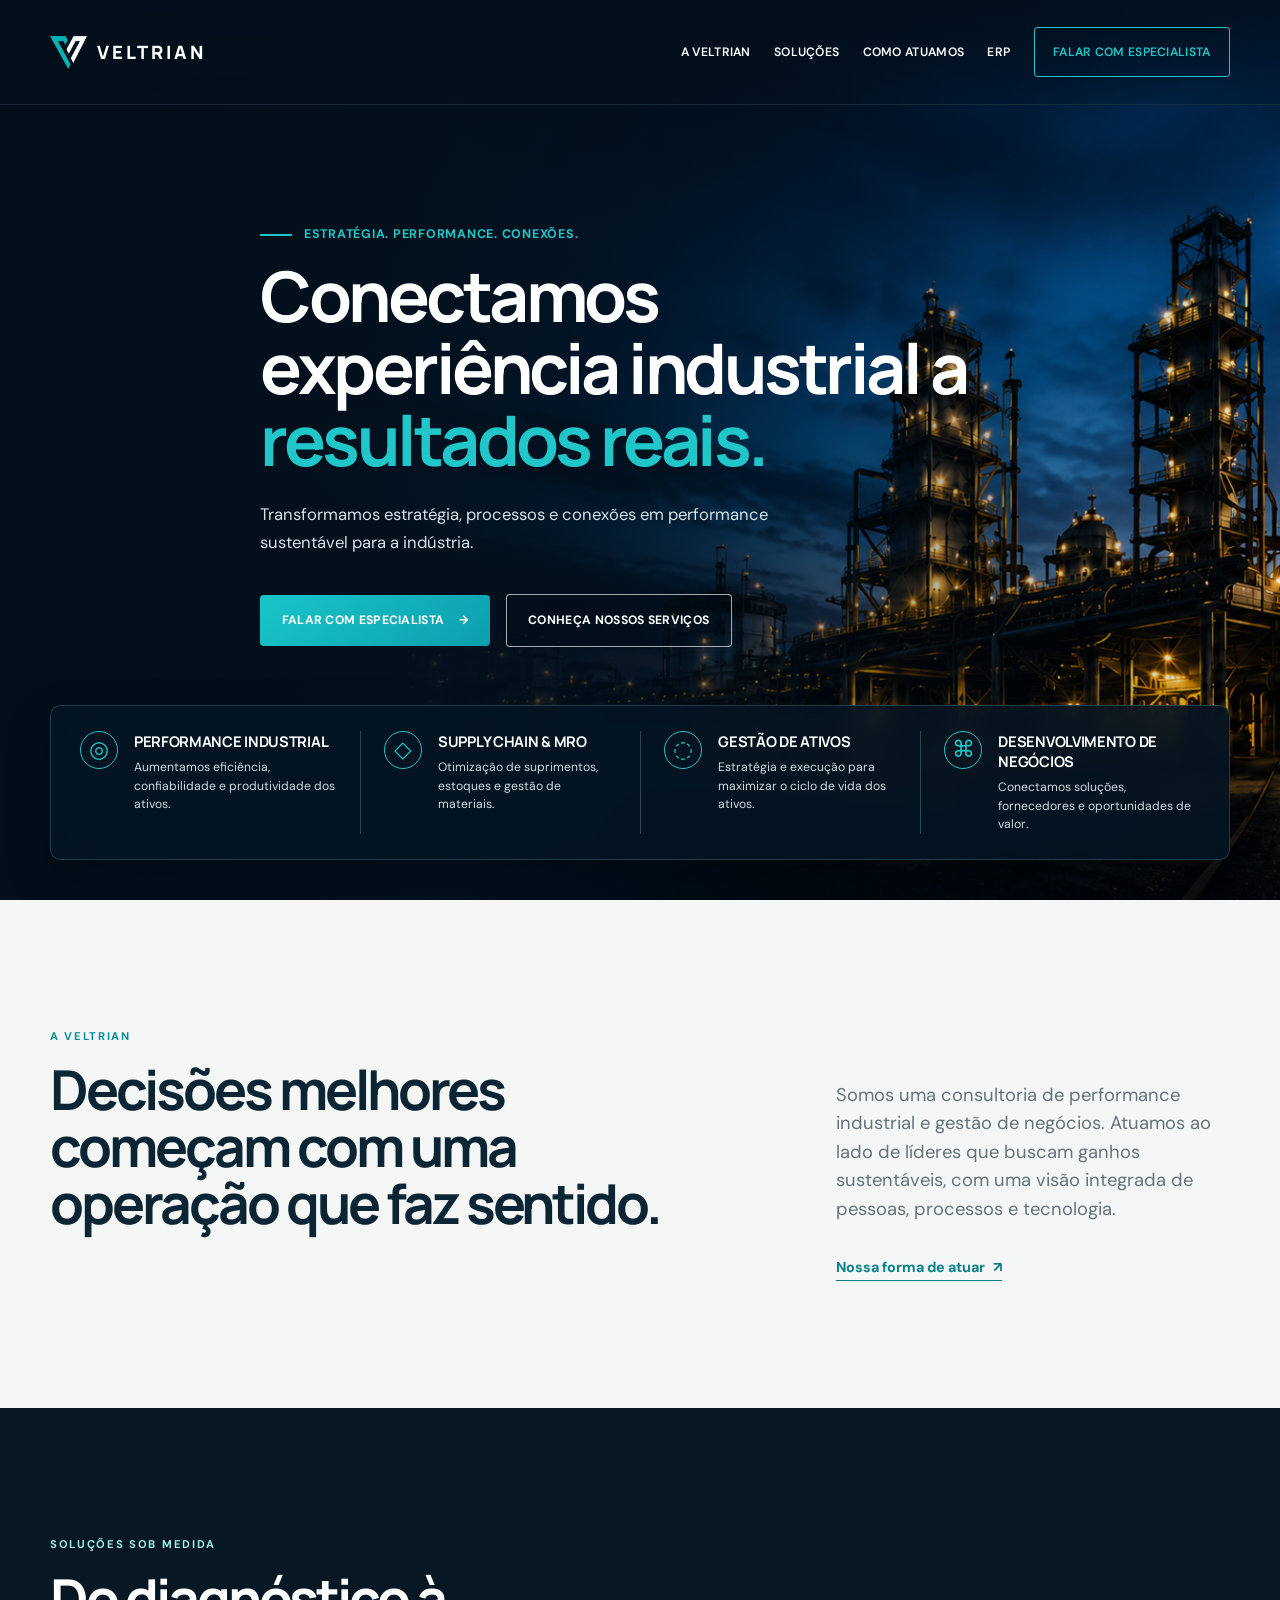
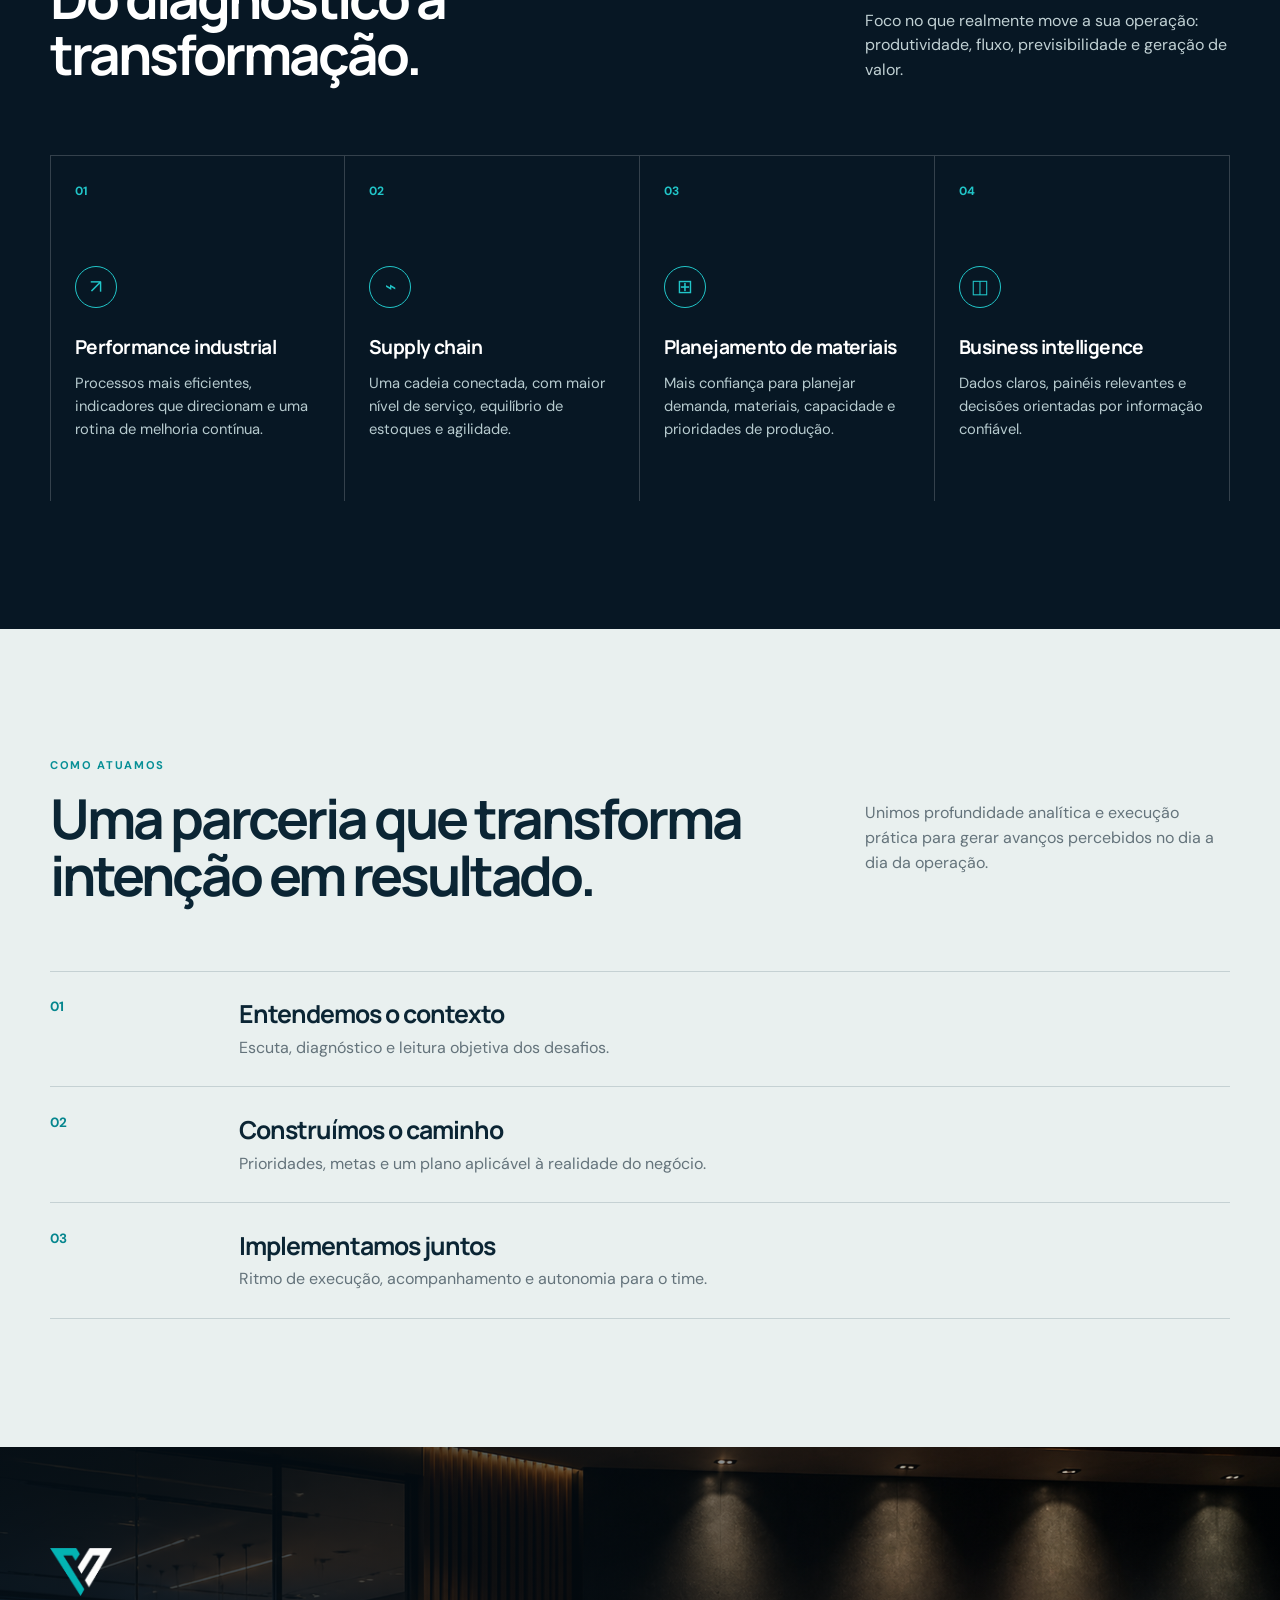
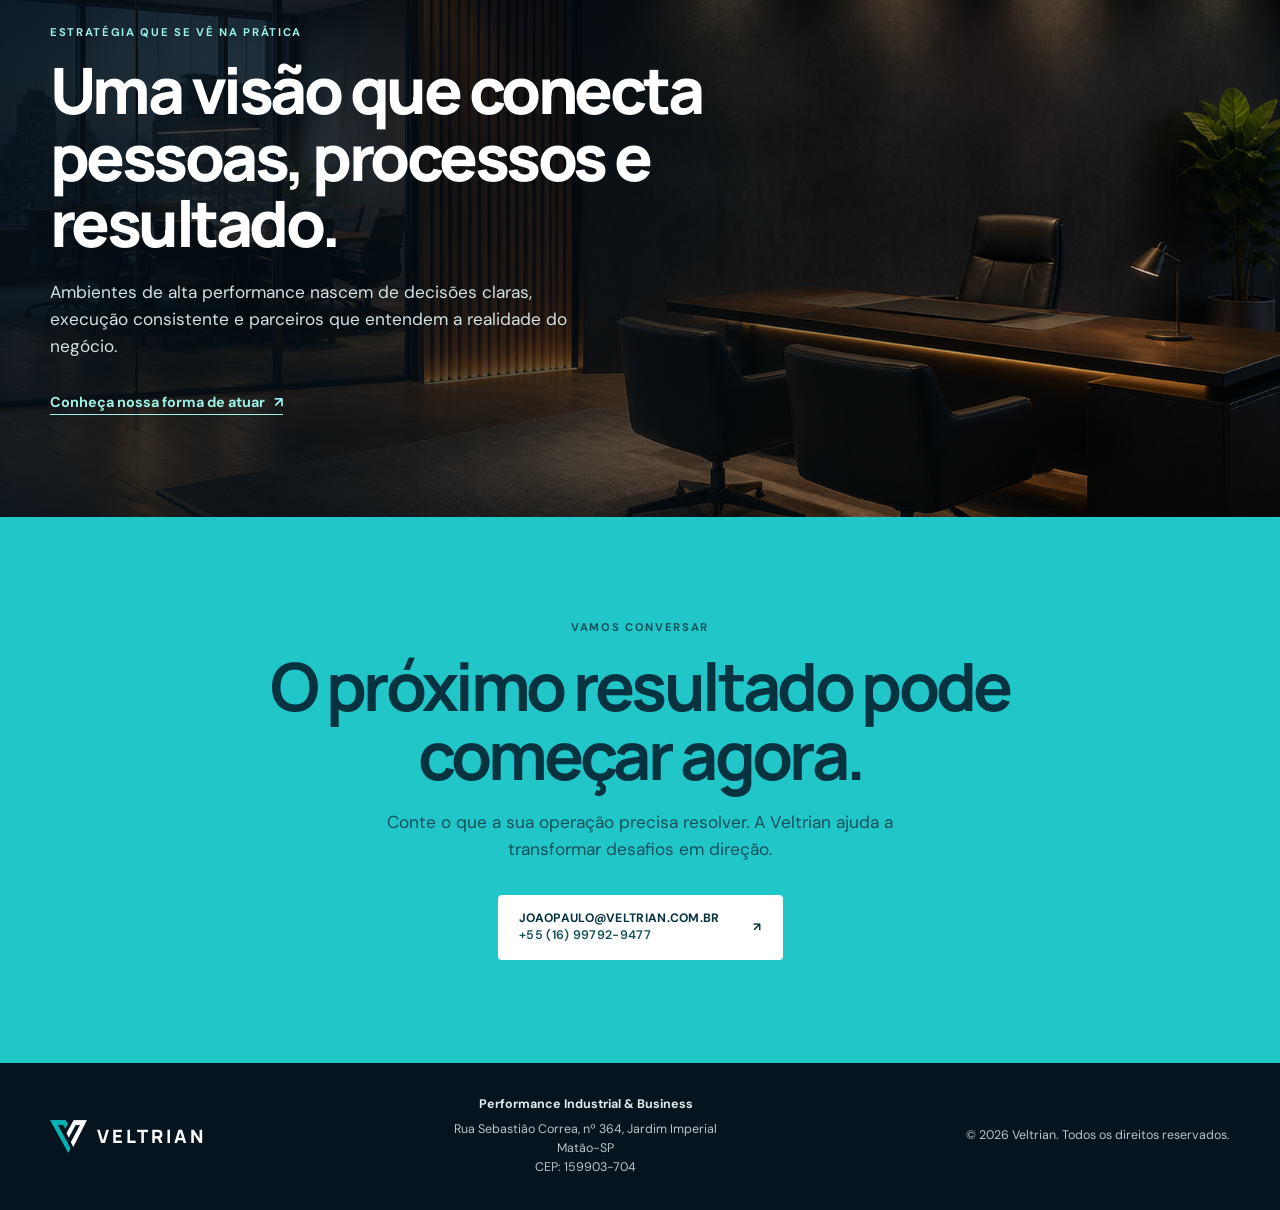
==== commit c1b7557f: "ss" ====
--- a/index.html
+++ b/index.html
@@ -14,6 +14,7 @@
   <link rel="stylesheet" href="css/presence.css">
   <link rel="stylesheet" href="css/contact.css">
   <link rel="stylesheet" href="css/home-reference.css">
+  <link rel="stylesheet" href="css/footer.css">
 </head>
 <body>
   <a class="skip-link" href="#conteudo">Pular para o conteúdo</a>
@@ -80,7 +81,7 @@
 
     <section class="cta-section" id="contato"><div class="container cta-box"><p class="eyebrow">Vamos conversar</p><h2>O próximo resultado pode começar agora.</h2><p>Conte o que a sua operação precisa resolver. A Veltrian ajuda a transformar desafios em direção.</p><a class="button button-light contact-button" href="https://wa.me/5516997929477?text=Ol%C3%A1%2C%20gostaria%20de%20conversar%20com%20a%20Veltrian." target="_blank" rel="noopener" aria-label="Falar com a Veltrian pelo WhatsApp, no número +55 16 99792-9477"><span class="contact-details"><span>joaopaulo@veltrian.com.br</span><span>+55 (16) 99792-9477</span></span><span aria-hidden="true">↗</span></a></div></section>
   </main>
-  <footer><div class="container footer-wrap"><a class="brand" href="#inicio" aria-label="Voltar ao início"><img class="brand-mark" src="img/veltrian-mark.png" alt="" aria-hidden="true"><span>VELTRIAN</span></a><p>Performance Industrial &amp; Business</p><p>© <span class="ano"></span> Veltrian. Todos os direitos reservados.</p></div></footer>
+  <footer><div class="container footer-wrap"><a class="brand" href="#inicio" aria-label="Voltar ao início"><img class="brand-mark" src="img/veltrian-mark.png" alt="" aria-hidden="true"><span>VELTRIAN</span></a><div class="footer-company-details"><p>Performance Industrial &amp; Business</p><address>Rua Sebastião Correa, nº 364, Jardim Imperial<br>Matão-SP<br>CEP: 159903-704</address></div><div class="footer-copyright">© <span class="ano"></span> Veltrian. Todos os direitos reservados.</div></div></footer>
   <script src="js/script.js"></script>
 </body>
 </html>
--- a/css/footer.css
+++ b/css/footer.css
@@ -0,0 +1,37 @@
+.footer-wrap {
+  display: grid;
+  grid-template-columns: auto minmax(280px, 1fr) auto;
+  align-items: center;
+  gap: 1.5rem 3rem;
+}
+
+.footer-company-details {
+  text-align: center;
+}
+
+.footer-company-details p {
+  margin: 0 0 .35rem;
+  color: #e3ebec;
+  font-weight: 700;
+}
+
+.footer-company-details address {
+  font-style: normal;
+  line-height: 1.55;
+}
+
+.footer-copyright {
+  text-align: right;
+}
+
+@media (max-width: 800px) {
+  .footer-wrap {
+    grid-template-columns: 1fr;
+    justify-items: start;
+  }
+
+  .footer-company-details,
+  .footer-copyright {
+    text-align: left;
+  }
+}
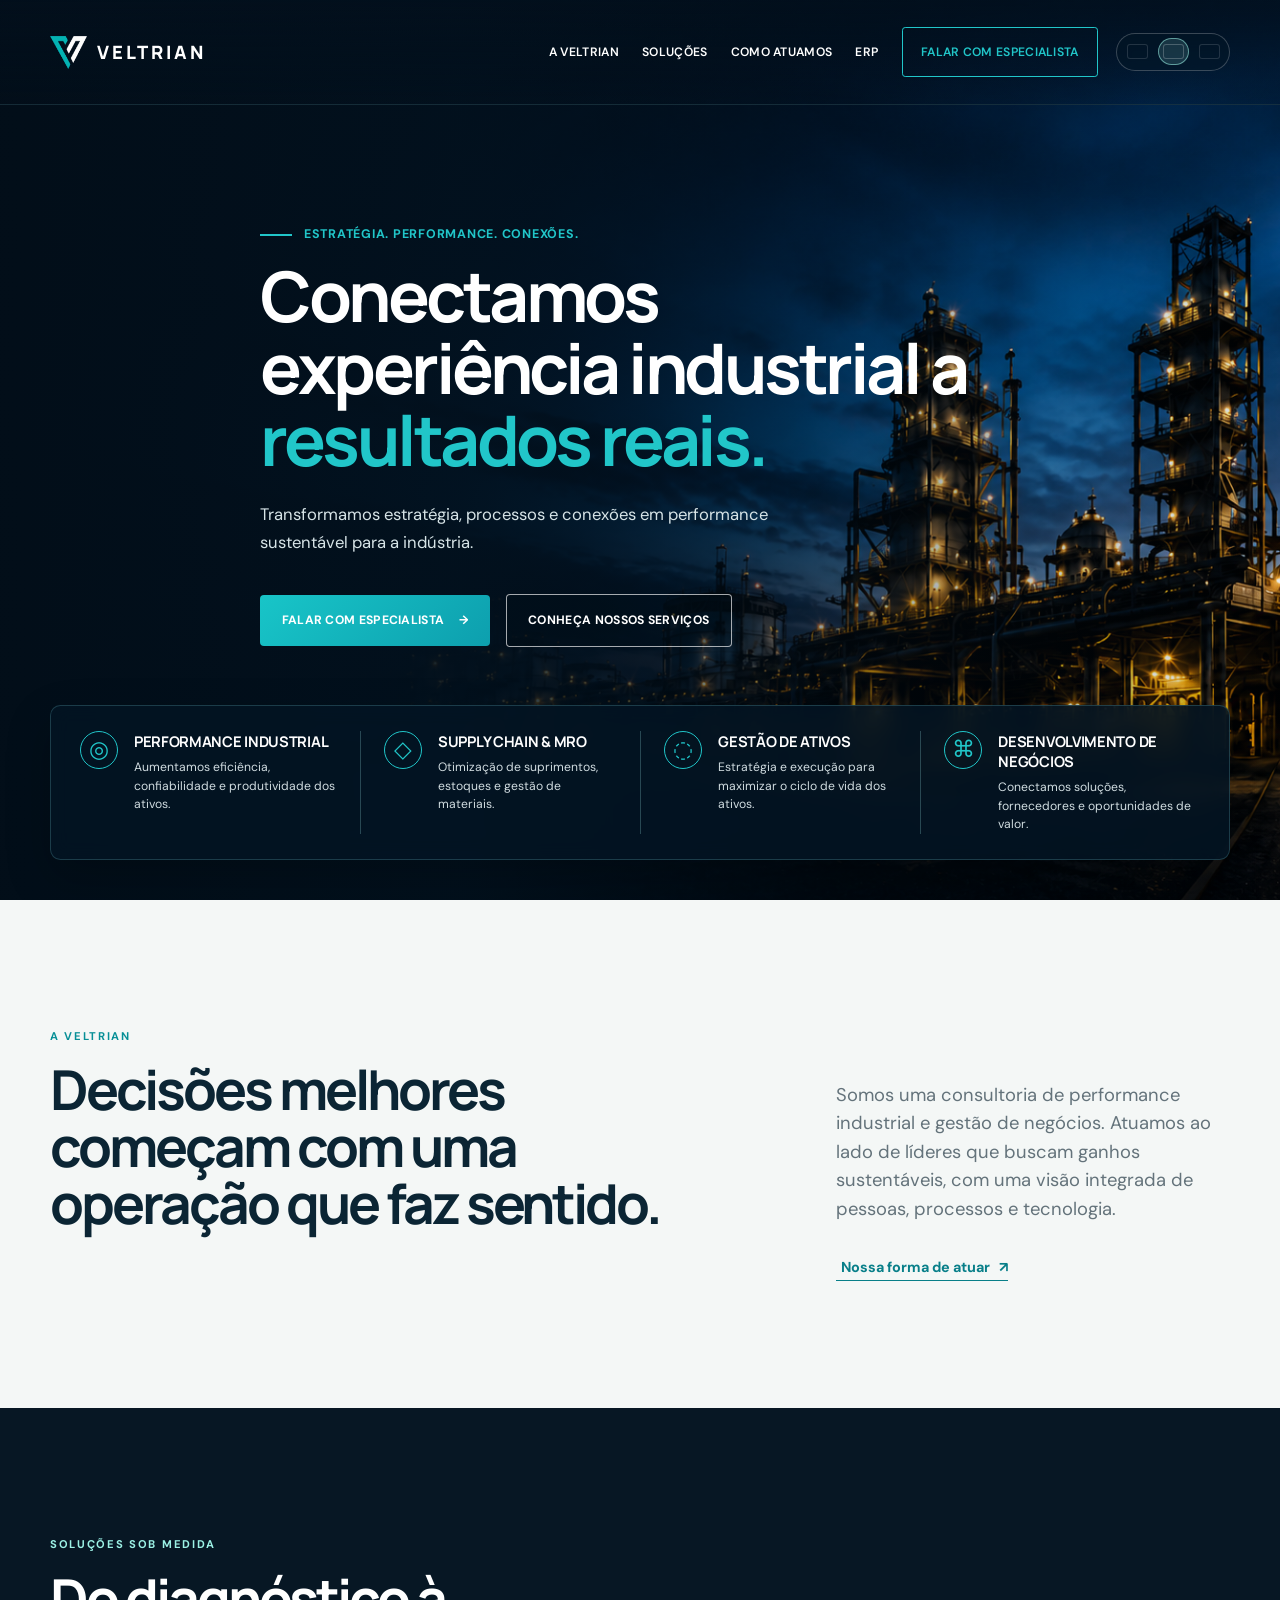
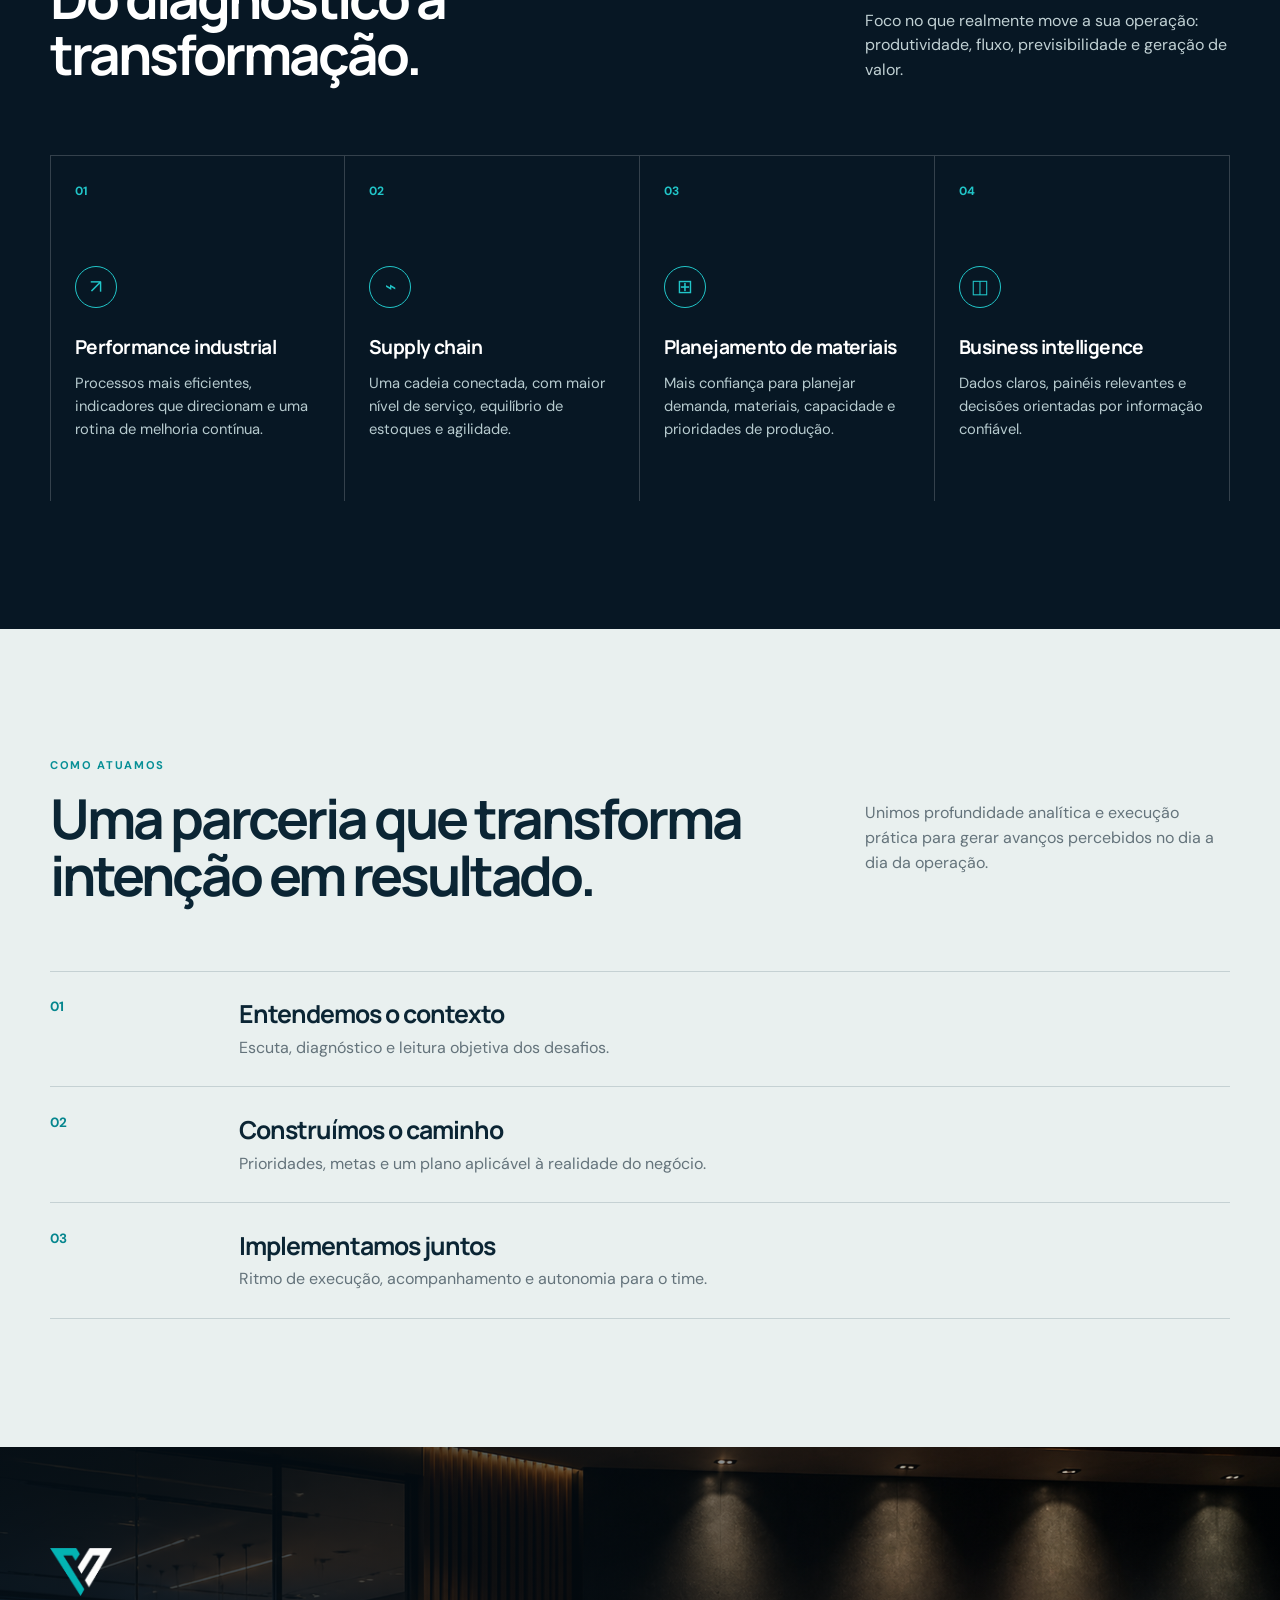
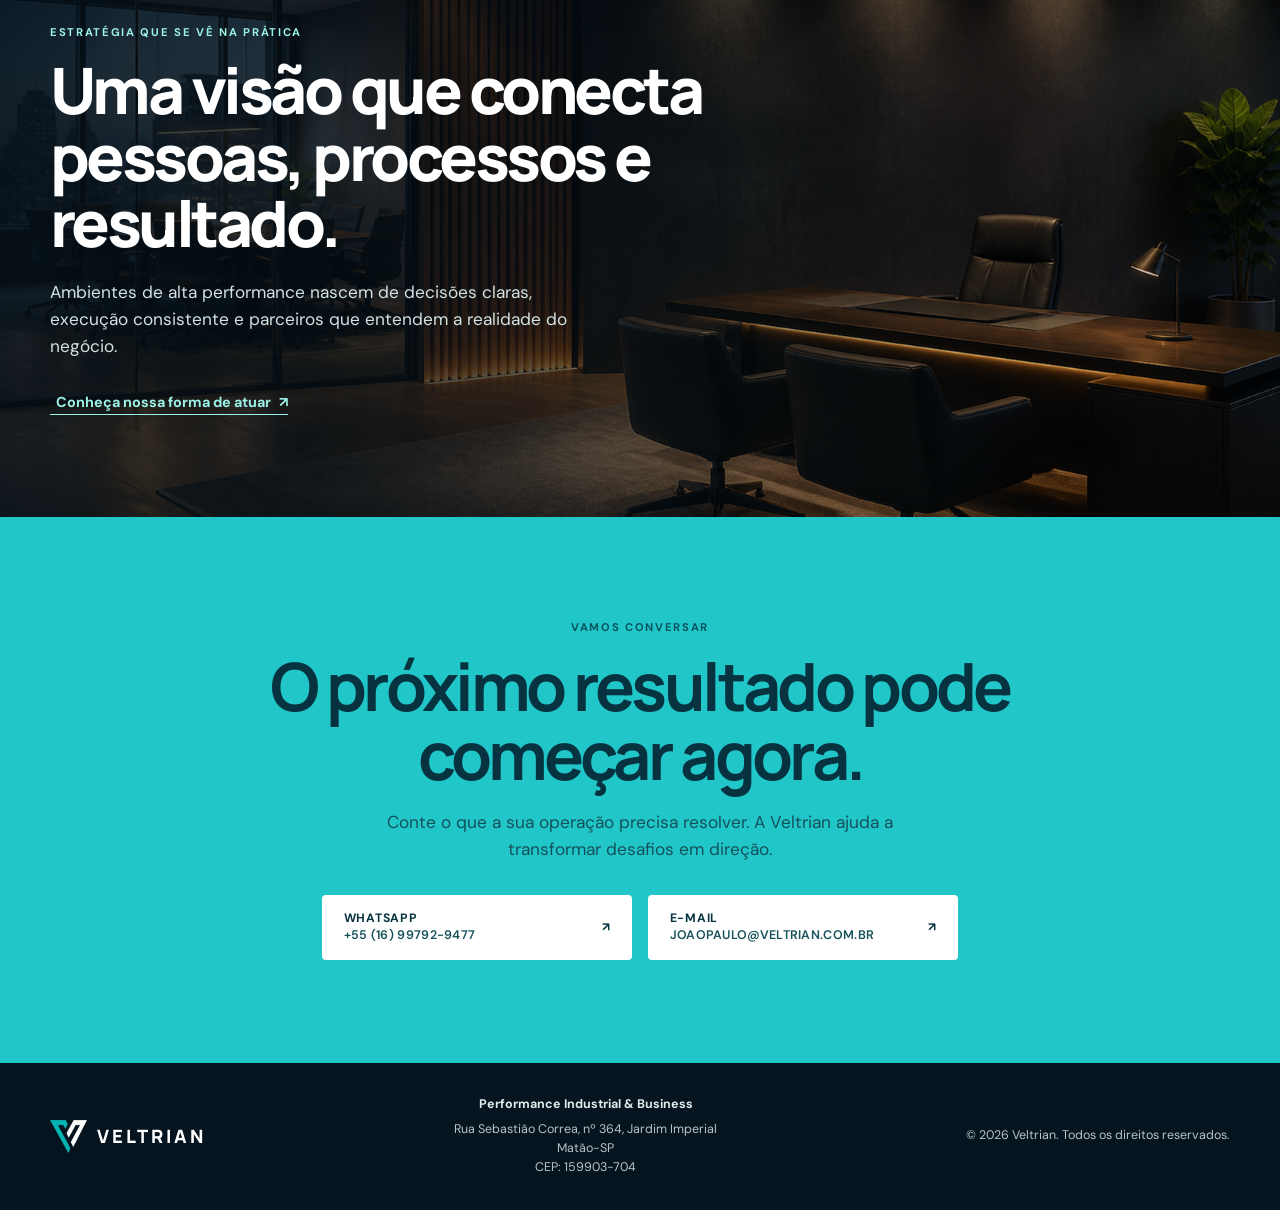
==== commit b707ab90: "feat: add multilingual site contact options" ====
--- a/index.html
+++ b/index.html
@@ -17,71 +17,99 @@
   <link rel="stylesheet" href="css/footer.css">
 </head>
 <body>
-  <a class="skip-link" href="#conteudo">Pular para o conteúdo</a>
+  <a class="skip-link" href="#conteudo" data-i18n="skip.content">Pular para o conteúdo</a>
   <header class="site-header" data-header>
     <div class="container nav-wrap">
-      <a class="brand" href="#inicio" aria-label="Veltrian, início">
+      <a class="brand" href="#inicio" aria-label="Veltrian, início" data-i18n-aria-label="brand.home">
         <img class="brand-mark" src="img/veltrian-mark.png" alt="" aria-hidden="true">
         <span>VELTRIAN</span>
       </a>
-      <button class="menu-toggle" type="button" aria-label="Abrir menu" aria-expanded="false" aria-controls="menu-principal" data-menu-toggle><span></span><span></span></button>
-      <nav id="menu-principal" class="main-nav" aria-label="Navegação principal" data-nav>
-        <a href="#sobre">A Veltrian</a><a href="#solucoes">Soluções</a><a href="#metodo">Como atuamos</a><a href="ERP/index.html">ERP</a><a href="#contato" class="nav-cta">Falar com especialista</a>
-      </nav>
+      <div class="header-tools">
+        <nav id="menu-principal" class="main-nav" aria-label="Navegação principal" data-i18n-aria-label="nav.label" data-nav>
+          <a href="#sobre" data-i18n="nav.about">A Veltrian</a>
+          <a href="#solucoes" data-i18n="nav.solutions">Soluções</a>
+          <a href="#metodo" data-i18n="nav.method">Como atuamos</a>
+          <a href="ERP/index.html">ERP</a>
+          <a href="#contato" class="nav-cta" data-i18n="nav.contact">Falar com especialista</a>
+        </nav>
+        <div class="language-switcher" role="group" aria-label="Selecionar idioma" data-i18n-aria-label="language.label">
+          <button type="button" class="language-button" data-language="es" aria-label="Español" title="Español" aria-pressed="false"><img src="https://upload.wikimedia.org/wikipedia/en/9/9a/Flag_of_Spain.svg" alt="" aria-hidden="true"></button>
+          <button type="button" class="language-button is-active" data-language="pt" aria-label="Português do Brasil" title="Português do Brasil" aria-pressed="true"><img src="https://upload.wikimedia.org/wikipedia/en/0/05/Flag_of_Brazil.svg" alt="" aria-hidden="true"></button>
+          <button type="button" class="language-button" data-language="en" aria-label="English" title="English" aria-pressed="false"><img src="https://upload.wikimedia.org/wikipedia/en/a/a4/Flag_of_the_United_States.svg" alt="" aria-hidden="true"></button>
+        </div>
+        <button class="menu-toggle" type="button" aria-label="Abrir menu" aria-expanded="false" aria-controls="menu-principal" data-i18n-aria-label="menu.open" data-menu-toggle><span></span><span></span></button>
+      </div>
     </div>
   </header>
 
   <main id="conteudo">
     <section class="hero" id="inicio">
       <div class="container hero-content">
-        <p class="eyebrow hero-eyebrow">Estratégia. Performance. Conexões.</p>
-        <h1>Conectamos experiência industrial a <em>resultados reais.</em></h1>
-        <p class="hero-lead">Transformamos estratégia, processos e conexões em performance sustentável para a indústria.</p>
-        <div class="hero-actions"><a class="button button-primary" href="#contato">Falar com especialista <span aria-hidden="true">→</span></a><a class="button button-ghost" href="#solucoes">Conheça nossos serviços</a></div>
+        <p class="eyebrow hero-eyebrow" data-i18n="hero.eyebrow">Estratégia. Performance. Conexões.</p>
+        <h1 data-i18n-html="hero.title">Conectamos experiência industrial a <em>resultados reais.</em></h1>
+        <p class="hero-lead" data-i18n="hero.lead">Transformamos estratégia, processos e conexões em performance sustentável para a indústria.</p>
+        <div class="hero-actions">
+          <a class="button button-primary" href="#contato"><span data-i18n="hero.contact">Falar com especialista</span> <span aria-hidden="true">→</span></a>
+          <a class="button button-ghost" href="#solucoes" data-i18n="hero.services">Conheça nossos serviços</a>
+        </div>
       </div>
-      <div class="container hero-pillars" aria-label="Pilares de atuação">
-        <article><span class="pillar-icon" aria-hidden="true">◎</span><div><h2>Performance industrial</h2><p>Aumentamos eficiência, confiabilidade e produtividade dos ativos.</p></div></article>
-        <article><span class="pillar-icon" aria-hidden="true">◇</span><div><h2>Supply chain &amp; MRO</h2><p>Otimização de suprimentos, estoques e gestão de materiais.</p></div></article>
-        <article><span class="pillar-icon" aria-hidden="true">◌</span><div><h2>Gestão de ativos</h2><p>Estratégia e execução para maximizar o ciclo de vida dos ativos.</p></div></article>
-        <article><span class="pillar-icon" aria-hidden="true">⌘</span><div><h2>Desenvolvimento de negócios</h2><p>Conectamos soluções, fornecedores e oportunidades de valor.</p></div></article>
+      <div class="container hero-pillars" aria-label="Pilares de atuação" data-i18n-aria-label="pillars.label">
+        <article><span class="pillar-icon" aria-hidden="true">◎</span><div><h2 data-i18n="pillars.performance.title">Performance industrial</h2><p data-i18n="pillars.performance.text">Aumentamos eficiência, confiabilidade e produtividade dos ativos.</p></div></article>
+        <article><span class="pillar-icon" aria-hidden="true">◇</span><div><h2>Supply chain &amp; MRO</h2><p data-i18n="pillars.supply.text">Otimização de suprimentos, estoques e gestão de materiais.</p></div></article>
+        <article><span class="pillar-icon" aria-hidden="true">◌</span><div><h2 data-i18n="pillars.assets.title">Gestão de ativos</h2><p data-i18n="pillars.assets.text">Estratégia e execução para maximizar o ciclo de vida dos ativos.</p></div></article>
+        <article><span class="pillar-icon" aria-hidden="true">⌘</span><div><h2 data-i18n="pillars.business.title">Desenvolvimento de negócios</h2><p data-i18n="pillars.business.text">Conectamos soluções, fornecedores e oportunidades de valor.</p></div></article>
       </div>
     </section>
 
     <section class="intro section" id="sobre">
       <div class="container split-layout">
-        <div><p class="eyebrow teal">A Veltrian</p><h2>Decisões melhores começam com uma operação que faz sentido.</h2></div>
-        <div class="intro-copy"><p>Somos uma consultoria de performance industrial e gestão de negócios. Atuamos ao lado de líderes que buscam ganhos sustentáveis, com uma visão integrada de pessoas, processos e tecnologia.</p><a class="text-link dark" href="#metodo">Nossa forma de atuar <span aria-hidden="true">↗</span></a></div>
+        <div><p class="eyebrow teal" data-i18n="about.eyebrow">A Veltrian</p><h2 data-i18n="about.title">Decisões melhores começam com uma operação que faz sentido.</h2></div>
+        <div class="intro-copy"><p data-i18n="about.text">Somos uma consultoria de performance industrial e gestão de negócios. Atuamos ao lado de líderes que buscam ganhos sustentáveis, com uma visão integrada de pessoas, processos e tecnologia.</p><a class="text-link dark" href="#metodo"><span data-i18n="about.link">Nossa forma de atuar</span> <span aria-hidden="true">↗</span></a></div>
       </div>
     </section>
 
     <section class="solutions section section-dark" id="solucoes">
-      <div class="container"><div class="section-heading"><div><p class="eyebrow">Soluções sob medida</p><h2>Do diagnóstico à transformação.</h2></div><p>Foco no que realmente move a sua operação: produtividade, fluxo, previsibilidade e geração de valor.</p></div>
+      <div class="container"><div class="section-heading"><div><p class="eyebrow" data-i18n="solutions.eyebrow">Soluções sob medida</p><h2 data-i18n="solutions.title">Do diagnóstico à transformação.</h2></div><p data-i18n="solutions.lead">Foco no que realmente move a sua operação: produtividade, fluxo, previsibilidade e geração de valor.</p></div>
         <div class="service-grid">
-          <article class="service-card reveal"><span class="service-number">01</span><div class="service-icon" aria-hidden="true">↗</div><h3>Performance industrial</h3><p>Processos mais eficientes, indicadores que direcionam e uma rotina de melhoria contínua.</p></article>
-          <article class="service-card reveal"><span class="service-number">02</span><div class="service-icon" aria-hidden="true">⌁</div><h3>Supply chain</h3><p>Uma cadeia conectada, com maior nível de serviço, equilíbrio de estoques e agilidade.</p></article>
-          <article class="service-card reveal"><span class="service-number">03</span><div class="service-icon" aria-hidden="true">⊞</div><h3>Planejamento de materiais</h3><p>Mais confiança para planejar demanda, materiais, capacidade e prioridades de produção.</p></article>
-          <article class="service-card reveal"><span class="service-number">04</span><div class="service-icon" aria-hidden="true">◫</div><h3>Business intelligence</h3><p>Dados claros, painéis relevantes e decisões orientadas por informação confiável.</p></article>
+          <article class="service-card reveal"><span class="service-number">01</span><div class="service-icon" aria-hidden="true">↗</div><h3 data-i18n="services.performance.title">Performance industrial</h3><p data-i18n="services.performance.text">Processos mais eficientes, indicadores que direcionam e uma rotina de melhoria contínua.</p></article>
+          <article class="service-card reveal"><span class="service-number">02</span><div class="service-icon" aria-hidden="true">⌁</div><h3>Supply chain</h3><p data-i18n="services.supply.text">Uma cadeia conectada, com maior nível de serviço, equilíbrio de estoques e agilidade.</p></article>
+          <article class="service-card reveal"><span class="service-number">03</span><div class="service-icon" aria-hidden="true">⊞</div><h3 data-i18n="services.materials.title">Planejamento de materiais</h3><p data-i18n="services.materials.text">Mais confiança para planejar demanda, materiais, capacidade e prioridades de produção.</p></article>
+          <article class="service-card reveal"><span class="service-number">04</span><div class="service-icon" aria-hidden="true">◫</div><h3>Business intelligence</h3><p data-i18n="services.bi.text">Dados claros, painéis relevantes e decisões orientadas por informação confiável.</p></article>
         </div>
       </div>
     </section>
 
-    <section class="method section" id="metodo"><div class="container"><p class="eyebrow teal">Como atuamos</p><div class="section-heading method-heading"><h2>Uma parceria que transforma intenção em resultado.</h2><p>Unimos profundidade analítica e execução prática para gerar avanços percebidos no dia a dia da operação.</p></div><ol class="steps"><li><span>01</span><div><h3>Entendemos o contexto</h3><p>Escuta, diagnóstico e leitura objetiva dos desafios.</p></div></li><li><span>02</span><div><h3>Construímos o caminho</h3><p>Prioridades, metas e um plano aplicável à realidade do negócio.</p></div></li><li><span>03</span><div><h3>Implementamos juntos</h3><p>Ritmo de execução, acompanhamento e autonomia para o time.</p></div></li></ol></div></section>
+    <section class="method section" id="metodo"><div class="container"><p class="eyebrow teal" data-i18n="method.eyebrow">Como atuamos</p><div class="section-heading method-heading"><h2 data-i18n="method.title">Uma parceria que transforma intenção em resultado.</h2><p data-i18n="method.lead">Unimos profundidade analítica e execução prática para gerar avanços percebidos no dia a dia da operação.</p></div><ol class="steps"><li><span>01</span><div><h3 data-i18n="method.step1.title">Entendemos o contexto</h3><p data-i18n="method.step1.text">Escuta, diagnóstico e leitura objetiva dos desafios.</p></div></li><li><span>02</span><div><h3 data-i18n="method.step2.title">Construímos o caminho</h3><p data-i18n="method.step2.text">Prioridades, metas e um plano aplicável à realidade do negócio.</p></div></li><li><span>03</span><div><h3 data-i18n="method.step3.title">Implementamos juntos</h3><p data-i18n="method.step3.text">Ritmo de execução, acompanhamento e autonomia para o time.</p></div></li></ol></div></section>
 
     <section class="presence" id="presenca" aria-labelledby="presenca-titulo">
-      <div class="presence-media"><img src="img/veltrian-ambiente.png" alt="Ambiente corporativo contemporâneo com sala de reuniões"></div>
+      <div class="presence-media"><img src="img/veltrian-ambiente.png" alt="Ambiente corporativo contemporâneo com sala de reuniões" data-i18n-alt="presence.imageAlt"></div>
       <div class="presence-shade" aria-hidden="true"></div>
       <div class="container presence-content">
         <img class="presence-mark" src="img/veltrian-mark.png" alt="">
-        <p class="eyebrow">Estratégia que se vê na prática</p>
-        <h2 id="presenca-titulo">Uma visão que conecta pessoas, processos e resultado.</h2>
-        <p>Ambientes de alta performance nascem de decisões claras, execução consistente e parceiros que entendem a realidade do negócio.</p>
-        <a class="text-link" href="#metodo">Conheça nossa forma de atuar <span aria-hidden="true">↗</span></a>
+        <p class="eyebrow" data-i18n="presence.eyebrow">Estratégia que se vê na prática</p>
+        <h2 id="presenca-titulo" data-i18n="presence.title">Uma visão que conecta pessoas, processos e resultado.</h2>
+        <p data-i18n="presence.text">Ambientes de alta performance nascem de decisões claras, execução consistente e parceiros que entendem a realidade do negócio.</p>
+        <a class="text-link" href="#metodo"><span data-i18n="presence.link">Conheça nossa forma de atuar</span> <span aria-hidden="true">↗</span></a>
       </div>
     </section>
 
-    <section class="cta-section" id="contato"><div class="container cta-box"><p class="eyebrow">Vamos conversar</p><h2>O próximo resultado pode começar agora.</h2><p>Conte o que a sua operação precisa resolver. A Veltrian ajuda a transformar desafios em direção.</p><a class="button button-light contact-button" href="https://wa.me/5516997929477?text=Ol%C3%A1%2C%20gostaria%20de%20conversar%20com%20a%20Veltrian." target="_blank" rel="noopener" aria-label="Falar com a Veltrian pelo WhatsApp, no número +55 16 99792-9477"><span class="contact-details"><span>joaopaulo@veltrian.com.br</span><span>+55 (16) 99792-9477</span></span><span aria-hidden="true">↗</span></a></div></section>
+    <section class="cta-section" id="contato">
+      <div class="container cta-box">
+        <p class="eyebrow" data-i18n="contact.eyebrow">Vamos conversar</p>
+        <h2 data-i18n="contact.title">O próximo resultado pode começar agora.</h2>
+        <p data-i18n="contact.text">Conte o que a sua operação precisa resolver. A Veltrian ajuda a transformar desafios em direção.</p>
+        <div class="contact-actions">
+          <a class="button button-light contact-button" href="https://wa.me/5516997929477?text=Ol%C3%A1%2C%20gostaria%20de%20conversar%20com%20a%20Veltrian." target="_blank" rel="noopener" aria-label="Falar com a Veltrian pelo WhatsApp, no número +55 16 99792-9477" data-i18n-aria-label="contact.whatsappAria" data-contact-whatsapp>
+            <span class="contact-details"><strong>WhatsApp</strong><span>+55 (16) 99792-9477</span></span><span aria-hidden="true">↗</span>
+          </a>
+          <a class="button button-light contact-button" href="mailto:joaopaulo@veltrian.com.br" aria-label="Enviar e-mail para joaopaulo@veltrian.com.br" data-i18n-aria-label="contact.emailAria">
+            <span class="contact-details"><strong data-i18n="contact.email">E-mail</strong><span>joaopaulo@veltrian.com.br</span></span><span aria-hidden="true">↗</span>
+          </a>
+        </div>
+      </div>
+    </section>
   </main>
-  <footer><div class="container footer-wrap"><a class="brand" href="#inicio" aria-label="Voltar ao início"><img class="brand-mark" src="img/veltrian-mark.png" alt="" aria-hidden="true"><span>VELTRIAN</span></a><div class="footer-company-details"><p>Performance Industrial &amp; Business</p><address>Rua Sebastião Correa, nº 364, Jardim Imperial<br>Matão-SP<br>CEP: 159903-704</address></div><div class="footer-copyright">© <span class="ano"></span> Veltrian. Todos os direitos reservados.</div></div></footer>
+  <footer><div class="container footer-wrap"><a class="brand" href="#inicio" aria-label="Voltar ao início" data-i18n-aria-label="footer.home"><img class="brand-mark" src="img/veltrian-mark.png" alt="" aria-hidden="true"><span>VELTRIAN</span></a><div class="footer-company-details"><p>Performance Industrial &amp; Business</p><address>Rua Sebastião Correa, nº 364, Jardim Imperial<br>Matão-SP<br>CEP: 159903-704</address></div><div class="footer-copyright">© <span class="ano"></span> Veltrian. <span data-i18n="footer.rights">Todos os direitos reservados.</span></div></div></footer>
   <script src="js/script.js"></script>
 </body>
 </html>
--- a/css/contact.css
+++ b/css/contact.css
@@ -1,7 +1,19 @@
 .contact-button {
-  min-width: min(100%, 285px);
+  width: min(100%, 310px);
+  min-width: 0;
   justify-content: space-between;
   text-align: left;
+}
+
+.contact-actions {
+  display: flex;
+  justify-content: center;
+  gap: 1rem;
+  margin-top: 2rem;
+}
+
+.contact-actions .button-light {
+  margin-top: 0;
 }
 
 .contact-details {
@@ -10,8 +22,25 @@
   line-height: 1.25;
 }
 
+.contact-details strong {
+  font-size: .76rem;
+  letter-spacing: .06em;
+  text-transform: uppercase;
+}
+
 .contact-details span:last-child {
   color: #15515a;
   font-size: .78rem;
   font-weight: 600;
 }
+
+@media (max-width: 680px) {
+  .contact-actions {
+    align-items: center;
+    flex-direction: column;
+  }
+
+  .contact-button {
+    width: min(100%, 330px);
+  }
+}
--- a/css/home-reference.css
+++ b/css/home-reference.css
@@ -6,3 +6,82 @@
 @media(max-width:1050px){.main-nav{gap:.85rem}.main-nav a{font-size:.68rem}.hero-pillars{width:min(100% - 48px,1180px);padding:1.2rem}.hero-pillars article{padding:0 1rem}}
 @media(max-width:800px){.nav-wrap{height:76px}.main-nav{top:76px}.hero{min-height:790px;background-position:62% center}.hero-content{padding-top:160px;padding-bottom:310px}.hero-pillars{grid-template-columns:repeat(2,1fr);gap:1.15rem;bottom:24px;padding:1.2rem}.hero-pillars article,.hero-pillars article:nth-child(3){border-left:0;padding:0}.hero-pillars h2{font-size:.82rem}.hero-pillars p{font-size:.71rem}}
 @media(max-width:520px){.hero{min-height:850px;background-position:60% center}.hero-content{padding-top:142px;padding-bottom:382px}.hero h1{font-size:2.85rem}.hero-actions{width:100%;gap:.8rem}.button{justify-content:center;width:100%}.hero-pillars{grid-template-columns:1fr;gap:.85rem}.hero-pillars article{min-height:auto}.hero-pillars p{display:none}}
+
+.header-tools {
+  display: flex;
+  align-items: center;
+  gap: 1.15rem;
+}
+
+.language-switcher {
+  display: inline-flex;
+  align-items: center;
+  gap: .3rem;
+  padding: .28rem;
+  border: 1px solid rgba(255, 255, 255, .22);
+  border-radius: 99px;
+  background: rgba(4, 24, 38, .36);
+  backdrop-filter: blur(8px);
+}
+
+.language-button {
+  width: 31px;
+  height: 27px;
+  display: grid;
+  place-items: center;
+  padding: 0;
+  border: 1px solid transparent;
+  border-radius: 99px;
+  background: transparent;
+  color: #fff;
+  cursor: pointer;
+  font: inherit;
+  line-height: 1;
+  opacity: .62;
+  transition: opacity .2s, background .2s, border-color .2s, transform .2s;
+}
+
+.language-button img {
+  width: 19px;
+  height: 13px;
+  display: block;
+  object-fit: cover;
+  border-radius: 2px;
+  box-shadow: 0 0 0 1px rgba(255, 255, 255, .22);
+}
+
+.language-button:hover,
+.language-button:focus-visible {
+  opacity: 1;
+  transform: translateY(-1px);
+}
+
+.language-button:focus-visible {
+  outline: 2px solid var(--aqua-light);
+  outline-offset: 2px;
+}
+
+.language-button.is-active {
+  border-color: rgba(156, 242, 230, .55);
+  background: rgba(156, 242, 230, .15);
+  opacity: 1;
+}
+
+@media(max-width:1050px) {
+  .header-tools { gap: .65rem; }
+  .language-switcher { gap: .15rem; }
+  .language-button { width: 28px; }
+}
+
+@media(max-width:800px) {
+  .header-tools { margin-left: auto; }
+  .language-switcher { padding: .2rem; }
+  .language-button { width: 27px; height: 25px; }
+}
+
+@media(max-width:390px) {
+  .brand { font-size: .95rem; }
+  .brand img.brand-mark { width: 31px; height: 28px; }
+  .header-tools { gap: .35rem; }
+  .language-button { width: 24px; }
+}
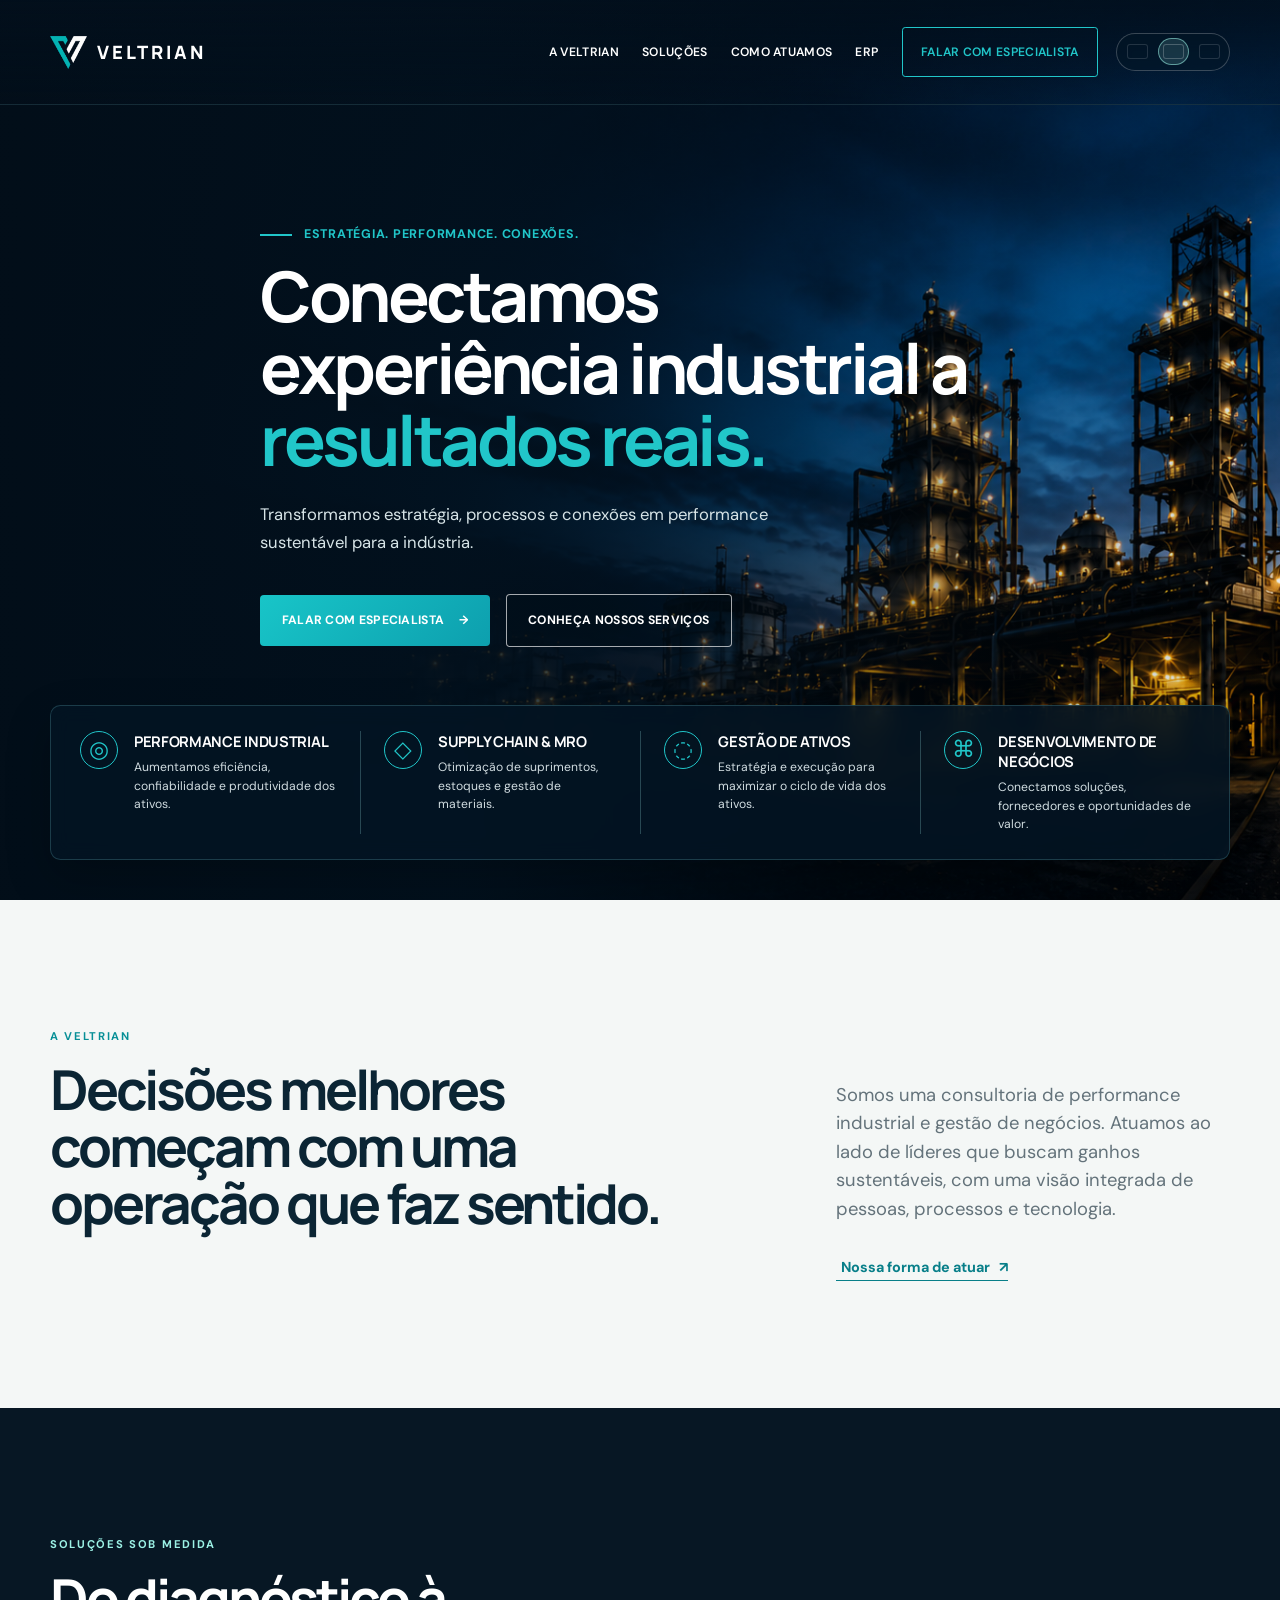
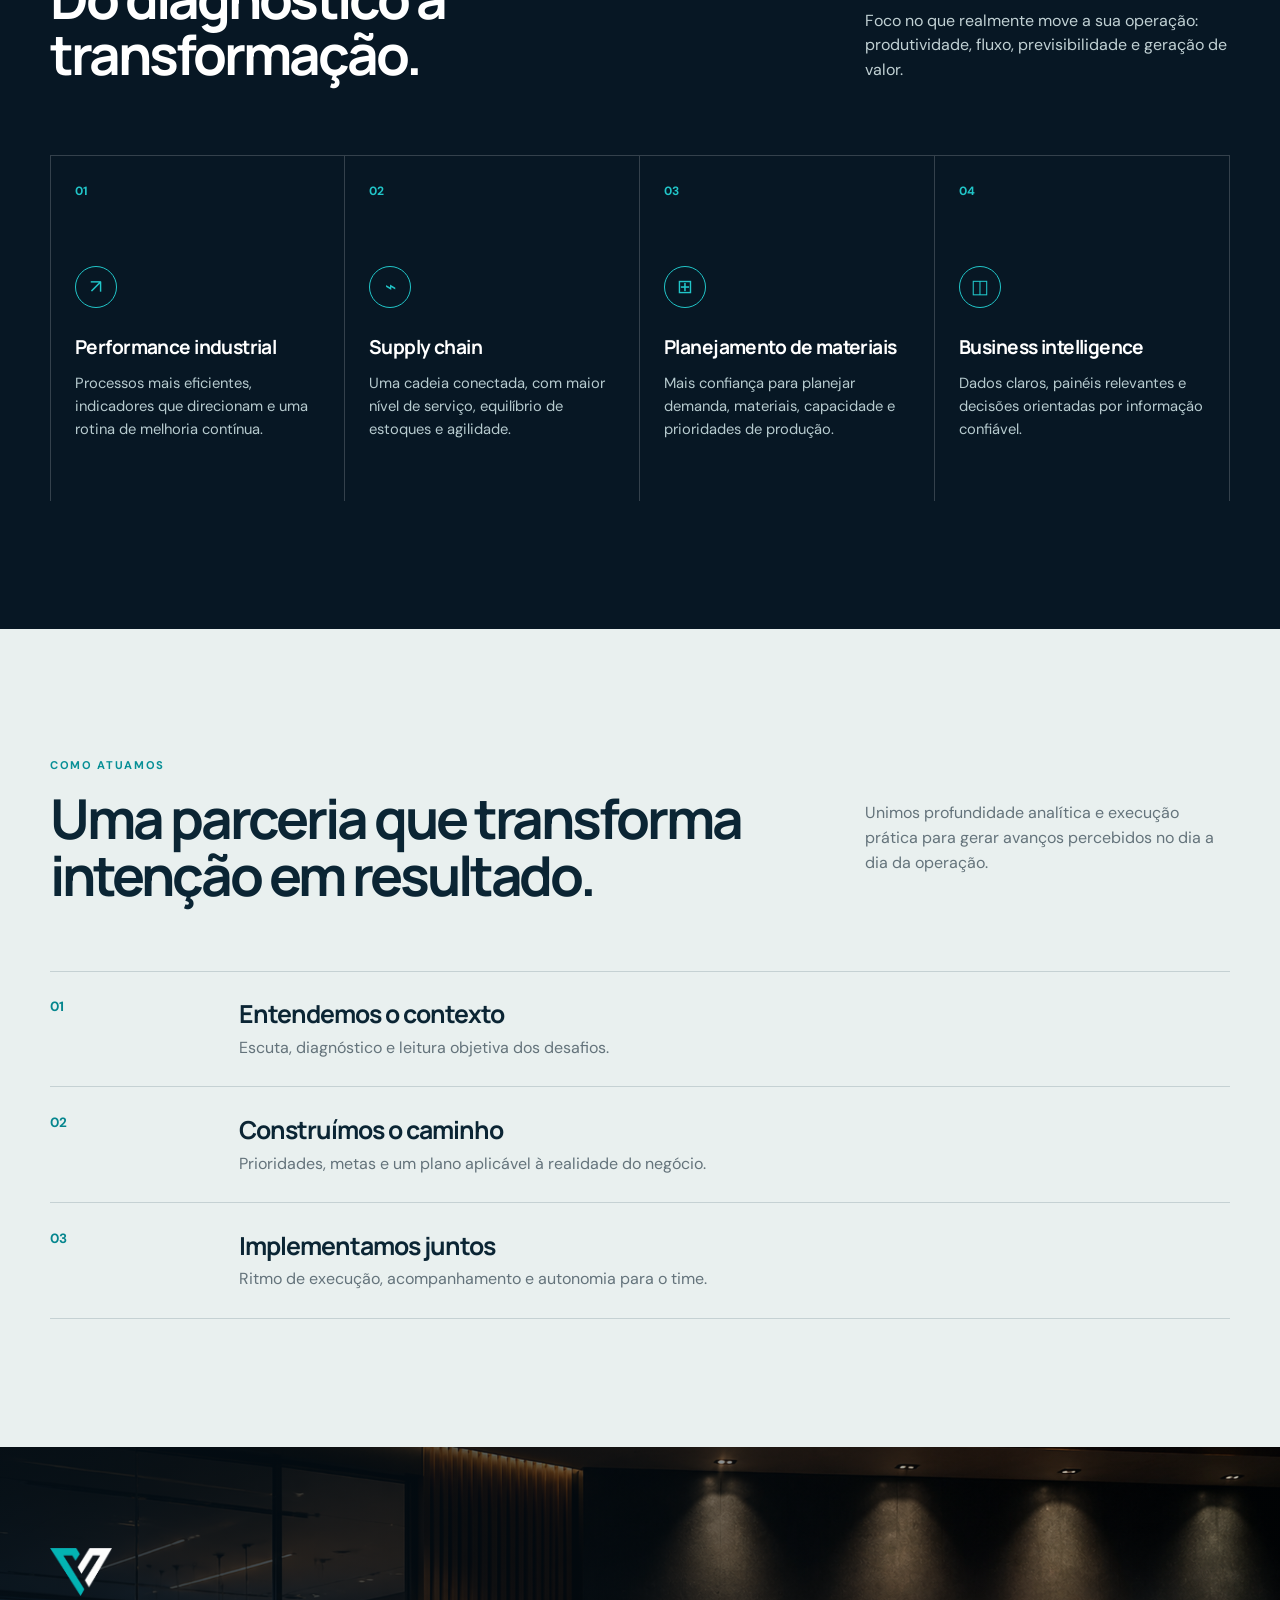
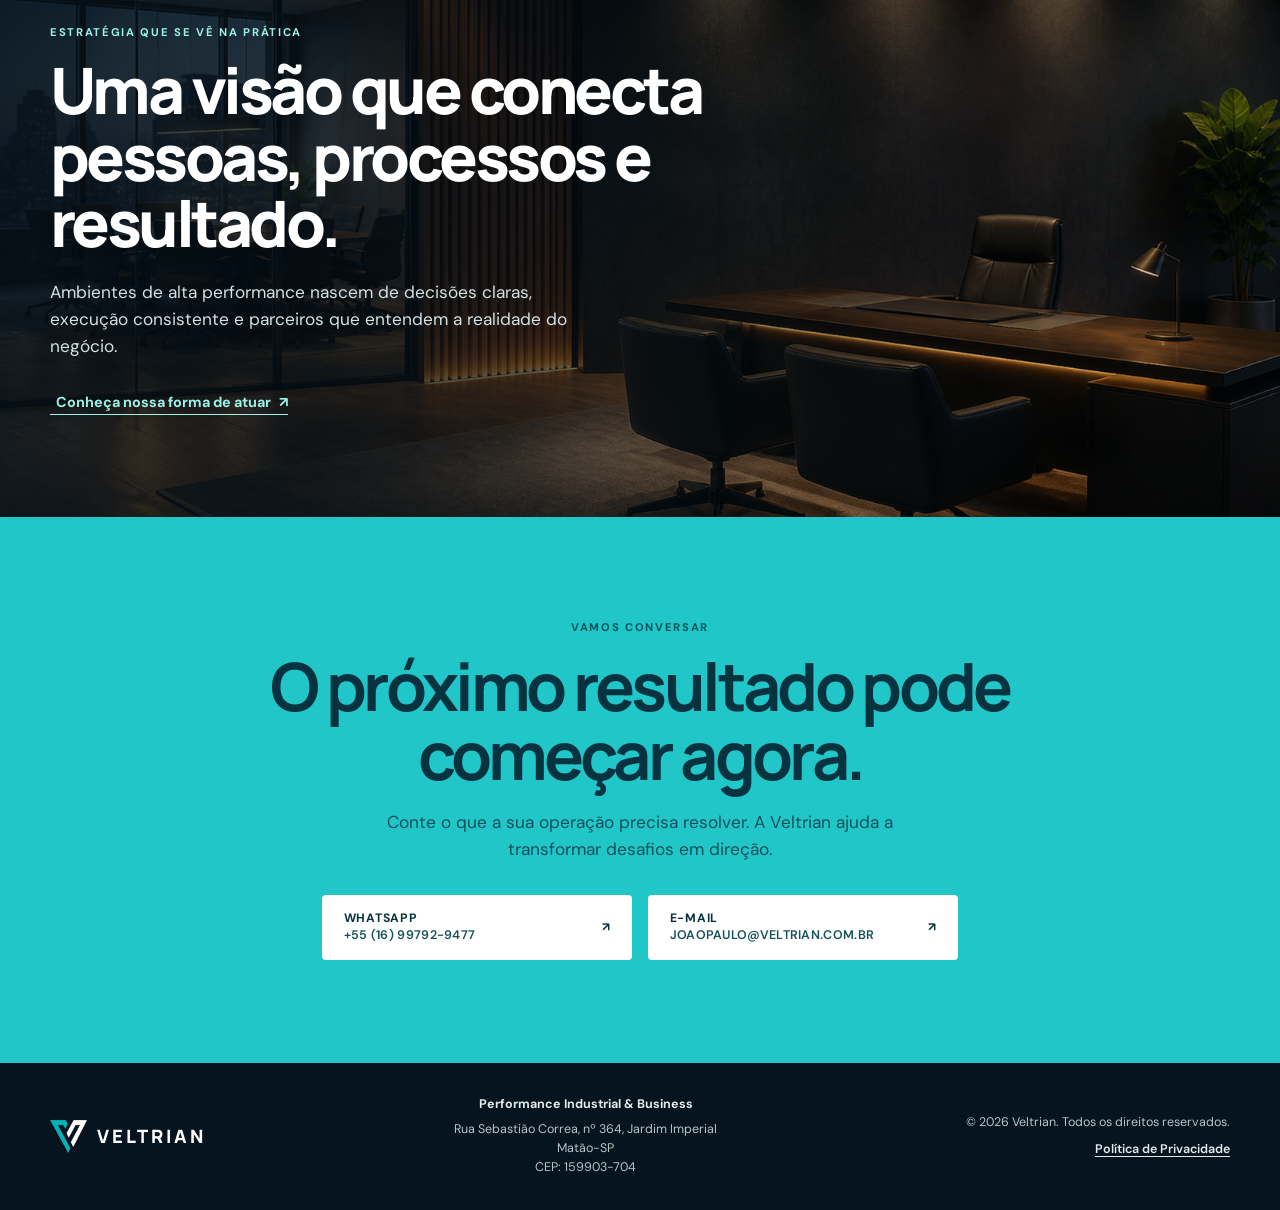
==== commit ab77453e: "feat: add privacy policy page" ====
--- a/index.html
+++ b/index.html
@@ -12,9 +12,9 @@
   <link rel="stylesheet" href="css/style.css">
   <link rel="stylesheet" href="css/logo.css">
   <link rel="stylesheet" href="css/presence.css">
-  <link rel="stylesheet" href="css/contact.css">
-  <link rel="stylesheet" href="css/home-reference.css">
-  <link rel="stylesheet" href="css/footer.css">
+  <link rel="stylesheet" href="css/contact.css?v=20260911">
+  <link rel="stylesheet" href="css/home-reference.css?v=20260911">
+  <link rel="stylesheet" href="css/footer.css?v=20261003">
 </head>
 <body>
   <a class="skip-link" href="#conteudo" data-i18n="skip.content">Pular para o conteúdo</a>
@@ -109,7 +109,7 @@
       </div>
     </section>
   </main>
-  <footer><div class="container footer-wrap"><a class="brand" href="#inicio" aria-label="Voltar ao início" data-i18n-aria-label="footer.home"><img class="brand-mark" src="img/veltrian-mark.png" alt="" aria-hidden="true"><span>VELTRIAN</span></a><div class="footer-company-details"><p>Performance Industrial &amp; Business</p><address>Rua Sebastião Correa, nº 364, Jardim Imperial<br>Matão-SP<br>CEP: 159903-704</address></div><div class="footer-copyright">© <span class="ano"></span> Veltrian. <span data-i18n="footer.rights">Todos os direitos reservados.</span></div></div></footer>
-  <script src="js/script.js"></script>
+  <footer><div class="container footer-wrap"><a class="brand" href="#inicio" aria-label="Voltar ao início" data-i18n-aria-label="footer.home"><img class="brand-mark" src="img/veltrian-mark.png" alt="" aria-hidden="true"><span>VELTRIAN</span></a><div class="footer-company-details"><p>Performance Industrial &amp; Business</p><address>Rua Sebastião Correa, nº 364, Jardim Imperial<br>Matão-SP<br>CEP: 159903-704</address></div><div class="footer-copyright">© <span class="ano"></span> Veltrian. <span data-i18n="footer.rights">Todos os direitos reservados.</span><a class="footer-legal-link" href="politica-de-privacidade/" data-i18n="footer.privacy">Política de Privacidade</a></div></div></footer>
+  <script src="js/script.js?v=20261003"></script>
 </body>
 </html>
--- a/css/footer.css
+++ b/css/footer.css
@@ -24,6 +24,20 @@
   text-align: right;
 }
 
+.footer-legal-link {
+  display: block;
+  margin-top: .45rem;
+  color: #e3ebec;
+  font-weight: 600;
+  text-decoration: underline;
+  text-underline-offset: .2rem;
+}
+
+.footer-legal-link:hover,
+.footer-legal-link:focus-visible {
+  color: var(--aqua-light);
+}
+
 @media (max-width: 800px) {
   .footer-wrap {
     grid-template-columns: 1fr;
